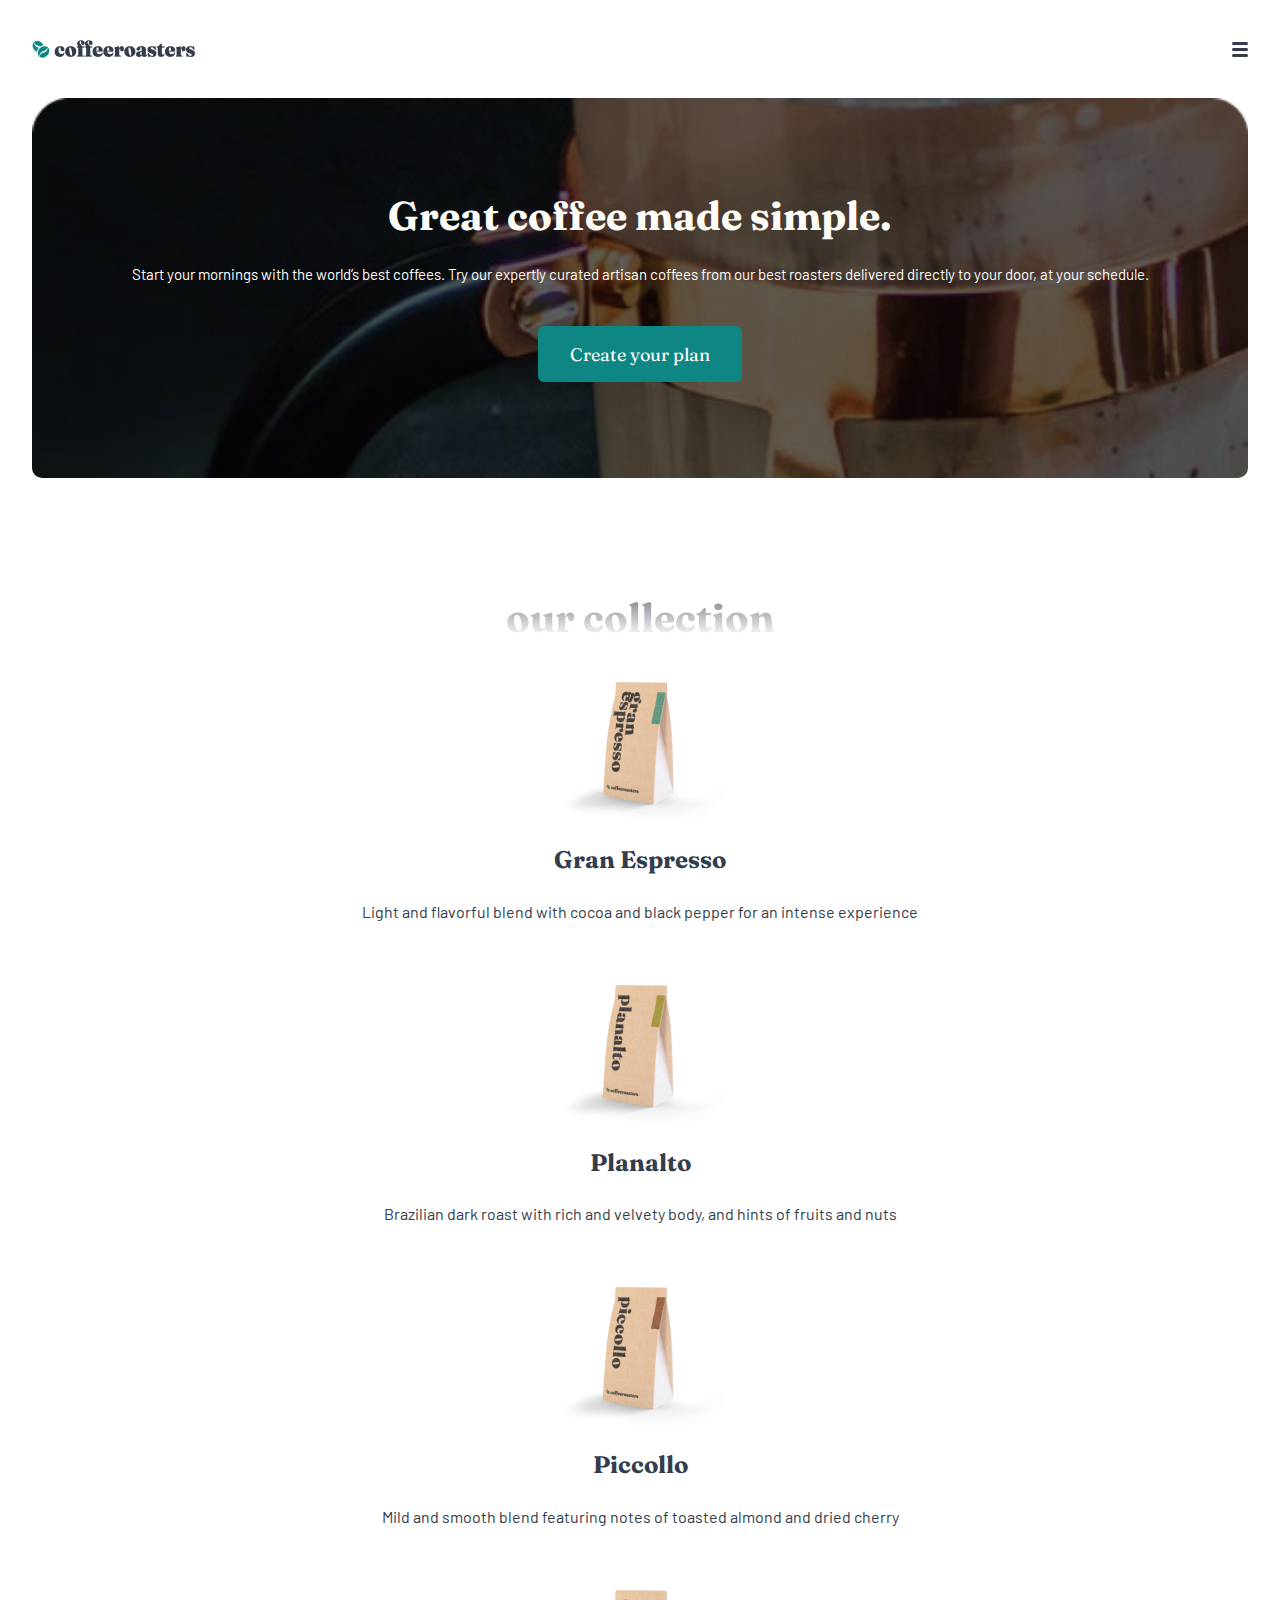
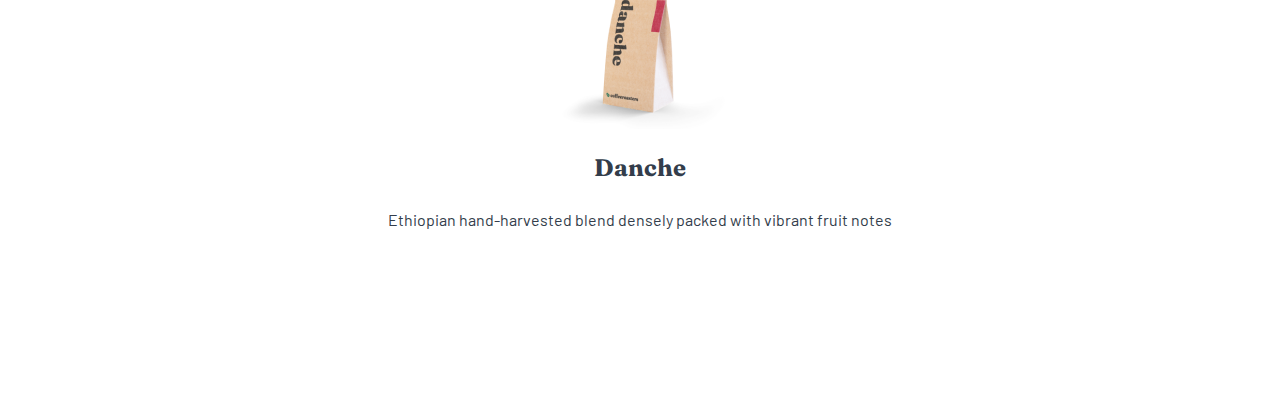
==== index.html @ 88ece4dc "working on mobile design" ====
<!DOCTYPE html>
<html lang="en">

<head>
    <meta charset="UTF-8">
    <meta http-equiv="X-UA-Compatible" content="IE=edge">
    <meta name="viewport" content="width=device-width, initial-scale=1.0">
    <link rel="icon" type="image/x-icon" href="favicon.ico">
    <link href="https://fonts.googleapis.com/css2?family=Fraunces:wght@900&display=swap" rel="stylesheet">
    <link href="https://fonts.googleapis.com/css2?family=Barlow:wght@400;700&family=Fraunces:wght@900&display=swap"
        rel="stylesheet">
    <link rel="stylesheet" href="css/all.css">
    <link rel="stylesheet" href="css/styles.css">
    <title>Coffee Roasters</title>
</head>

<body>

    <div class="container">

        <header class="header">
            <div class="logo">
                <img src="./images/coffee-roasters-logo.png" alt="coffee roasters logo">
            </div>
            <nav class="mobile-menu">
                <div class="mobile-menu-icon"></div>
                <div class="mobile-menu-icon"></div>
                <div class="mobile-menu-icon"></div>
            </nav>
            <nav class="primary-menu"></nav>
        </header>

        <section class="hero">
            <h1 class="hero-title">Great coffee made simple.</h1>
            <p class="hero-body-text">Start your mornings with the world’s best coffees. Try our expertly curated
                artisan coffees from our best roasters delivered directly to your door, at your schedule.</p>
            <button class="btn-main">Create your plan</button>
        </section>

        <section class="our-collection">
            <h2 class="title">our collection</h2>

            <!-- collections -->
            <!-- Gran Espresso -->
            <div class="collection">
                <img src="./images/gran-espresso.png" alt="Bag of Gran Espresso coffee beans" class="collection-img">
                <h2 class="collection-title">Gran Espresso</h2>
                <p class="collection-body-text">Light and flavorful blend with cocoa and black pepper for an intense
                    experience</p>
            </div>

            <!-- Planalto -->
            <div class="collection">
                <img src="./images/planalto.png" alt="Bag of Planalto coffee beans" class="collection-img">
                <h2 class="collection-title">Planalto</h2>
                <p class="collection-body-text">Brazilian dark roast with rich and velvety body, and hints of fruits and
                    nuts</p>
            </div>

            <!-- Piccollo -->
            <div class="collection">
                <img src="./images/piccollo.png" alt="Bag of Piccollo coffee beans" class="collection-img">
                <h2 class="collection-title">Piccollo</h2>
                <p class="collection-body-text">Mild and smooth blend featuring notes of toasted almond and dried cherry
                </p>
            </div>

            <!-- Danche -->
            <div class="collection">
                <img src="./images/danche.png" alt="Bag of Danche coffee beans" class="collection-img">
                <h2 class="collection-title">Danche</h2>
                <p class="collection-body-text">Ethiopian hand-harvested blend densely packed with vibrant fruit notes
                </p>
            </div>

        </section>

    </div>

    <script src="./js/scripts.js"></script>
</body>

</html>
---- css/styles.css ----
html {
  font-size: 100%;
  -webkit-box-sizing: border-box;
          box-sizing: border-box;
}

*, *::before, *::after {
  -webkit-box-sizing: inherit;
          box-sizing: inherit;
}

body {
  margin: 0;
  font-family: "Barlow", sans-serif;
  font-size: 16px;
  line-height: 1.625;
  color: #333D4B;
  text-align: center;
}

section {
  margin-bottom: 7.5rem;
}

img {
  display: block;
  max-width: 100%;
}

.container {
  max-width: 1280px;
  padding: 2.5rem 2rem;
}

.title, h1, h2, h3, h4 {
  margin: 0;
  font-family: "Fraunces", serif;
  color: #333D4B;
}

.title {
  color: #83888F;
  font-size: 150px;
  line-height: 1;
}

h1 {
  font-size: 72px;
  line-height: 1.1;
}

h2 {
  font-size: 40px;
  line-height: 1.2;
}

h3 {
  font-size: 32px;
  line-height: 1.125;
}

h4 {
  font-size: 24px;
  line-height: 1.333;
}

p {
  margin: 0;
  margin-bottom: 1.5rem;
}

.unstyled-list {
  margin: 0;
  padding: 0;
  list-style-type: none;
}

.btn-main {
  background-color: #0E8784;
  padding: 0.9em 1.8em;
  border: none;
  border-radius: 0.333em;
  font-family: "Fraunces", serif;
  font-size: 18px;
  color: #FEFCF7;
}

.btn-main:hover {
  background-color: #66D2CF;
  cursor: pointer;
}

.btn-main:disabled {
  background-color: #E2DEDB;
}

.option-list {
  display: -webkit-box;
  display: -ms-flexbox;
  display: flex;
  margin: 0;
  padding: 0;
  list-style-type: none;
}

.option {
  background-color: #F4F1EB;
  padding: 2rem;
  border-radius: 0.5rem;
  color: #333D4B;
}

.option:not(:last-child) {
  margin-right: 20px;
}

.option:hover {
  background-color: #FDD6BA;
  cursor: pointer;
}

.option.active {
  background-color: #0E8784;
  color: #FEFCF7;
}

.option-title {
  font-family: "Fraunces", serif;
  font-size: 24px;
}

.accordion-link {
  display: -webkit-box;
  display: -ms-flexbox;
  display: flex;
  -webkit-box-pack: justify;
      -ms-flex-pack: justify;
          justify-content: space-between;
  -webkit-box-align: center;
      -ms-flex-align: center;
          align-items: center;
}

.accordion-link.disabled,
.accordion-link:hover.disabled {
  opacity: 50%;
  cursor: default;
  pointer-events: none;
}

.accordion-link:hover {
  cursor: pointer;
}

.accordion-link:hover .fa-chevron-down {
  color: #66D2CF;
}

.accordion-link .fa-chevron-down {
  -webkit-transition: -webkit-transform 500ms ease;
  transition: -webkit-transform 500ms ease;
  transition: transform 500ms ease;
  transition: transform 500ms ease, -webkit-transform 500ms ease;
}

.accordion-link.open .fa-chevron-down {
  -webkit-transform: rotate(-180deg);
          transform: rotate(-180deg);
  -webkit-transform-origin: center;
          transform-origin: center;
  -webkit-transition: -webkit-transform 500ms ease;
  transition: -webkit-transform 500ms ease;
  transition: transform 500ms ease;
  transition: transform 500ms ease, -webkit-transform 500ms ease;
}

.accordion-link-title {
  margin: 0;
  font-family: "Fraunces", serif;
  font-size: 40px;
  color: #83888F;
}

.fa-chevron-down {
  font-size: 22px;
  font-weight: bold;
  color: #0E8784;
}

.accordion-panel {
  max-height: 0;
  overflow: hidden;
  -webkit-transition: max-height 500ms ease;
  transition: max-height 500ms ease;
}

.accordion-body {
  padding: 1rem;
}

.header {
  display: -webkit-box;
  display: -ms-flexbox;
  display: flex;
  -webkit-box-pack: justify;
      -ms-flex-pack: justify;
          justify-content: space-between;
  -webkit-box-align: center;
      -ms-flex-align: center;
          align-items: center;
  margin-bottom: 2.5rem;
}

.mobile-menu-icon {
  width: 16px;
  height: 3px;
  background-color: #333D4B;
  border-radius: 5px;
  -webkit-transition: all 300ms ease;
  transition: all 300ms ease;
}

.mobile-menu-icon:nth-child(1) {
  -webkit-transform: translateY(-3px);
          transform: translateY(-3px);
}

.mobile-menu-icon:nth-child(2) {
  opacity: 1;
}

.mobile-menu-icon:nth-child(3) {
  -webkit-transform: translateY(3px);
          transform: translateY(3px);
}

.mobile-menu.open .mobile-menu-icon:nth-child(1) {
  -webkit-transform: translateY(3px) rotate(45deg);
          transform: translateY(3px) rotate(45deg);
}

.mobile-menu.open .mobile-menu-icon:nth-child(2) {
  opacity: 0;
}

.mobile-menu.open .mobile-menu-icon:nth-child(3) {
  -webkit-transform: translateY(-3px) rotate(-45deg);
          transform: translateY(-3px) rotate(-45deg);
}

.primary-menu {
  display: none;
}

.hero {
  background-image: url("../images/mobile-background.jpg");
  background-repeat: no-repeat;
  background-size: cover;
  padding: 6rem 1rem;
  border-radius: 10px;
}

.hero-title {
  margin-bottom: 1.5rem;
  font-size: 40px;
  color: #FEFCF7;
}

.hero-body-text {
  margin-bottom: 2.5rem;
  font-size: 15px;
  color: #FEFCF7;
}

.title {
  background-image: -webkit-gradient(linear, left top, left bottom, from(#83888F), to(white));
  background-image: linear-gradient(to bottom, #83888F, white);
  background-size: 100%;
  background-clip: text;
  -webkit-background-clip: text;
  -moz-background-clip: text;
  -webkit-text-fill-color: transparent;
  -moz-text-fill-color: transparent;
  margin-bottom: 2rem;
  font-size: 40px;
}

.collection-img {
  margin-left: auto;
  margin-right: auto;
  margin-bottom: 25px;
}

.collection-title {
  margin-bottom: 24px;
  font-size: 24px;
}

.collection-body-text {
  margin-bottom: 3rem;
}
/*# sourceMappingURL=styles.css.map */
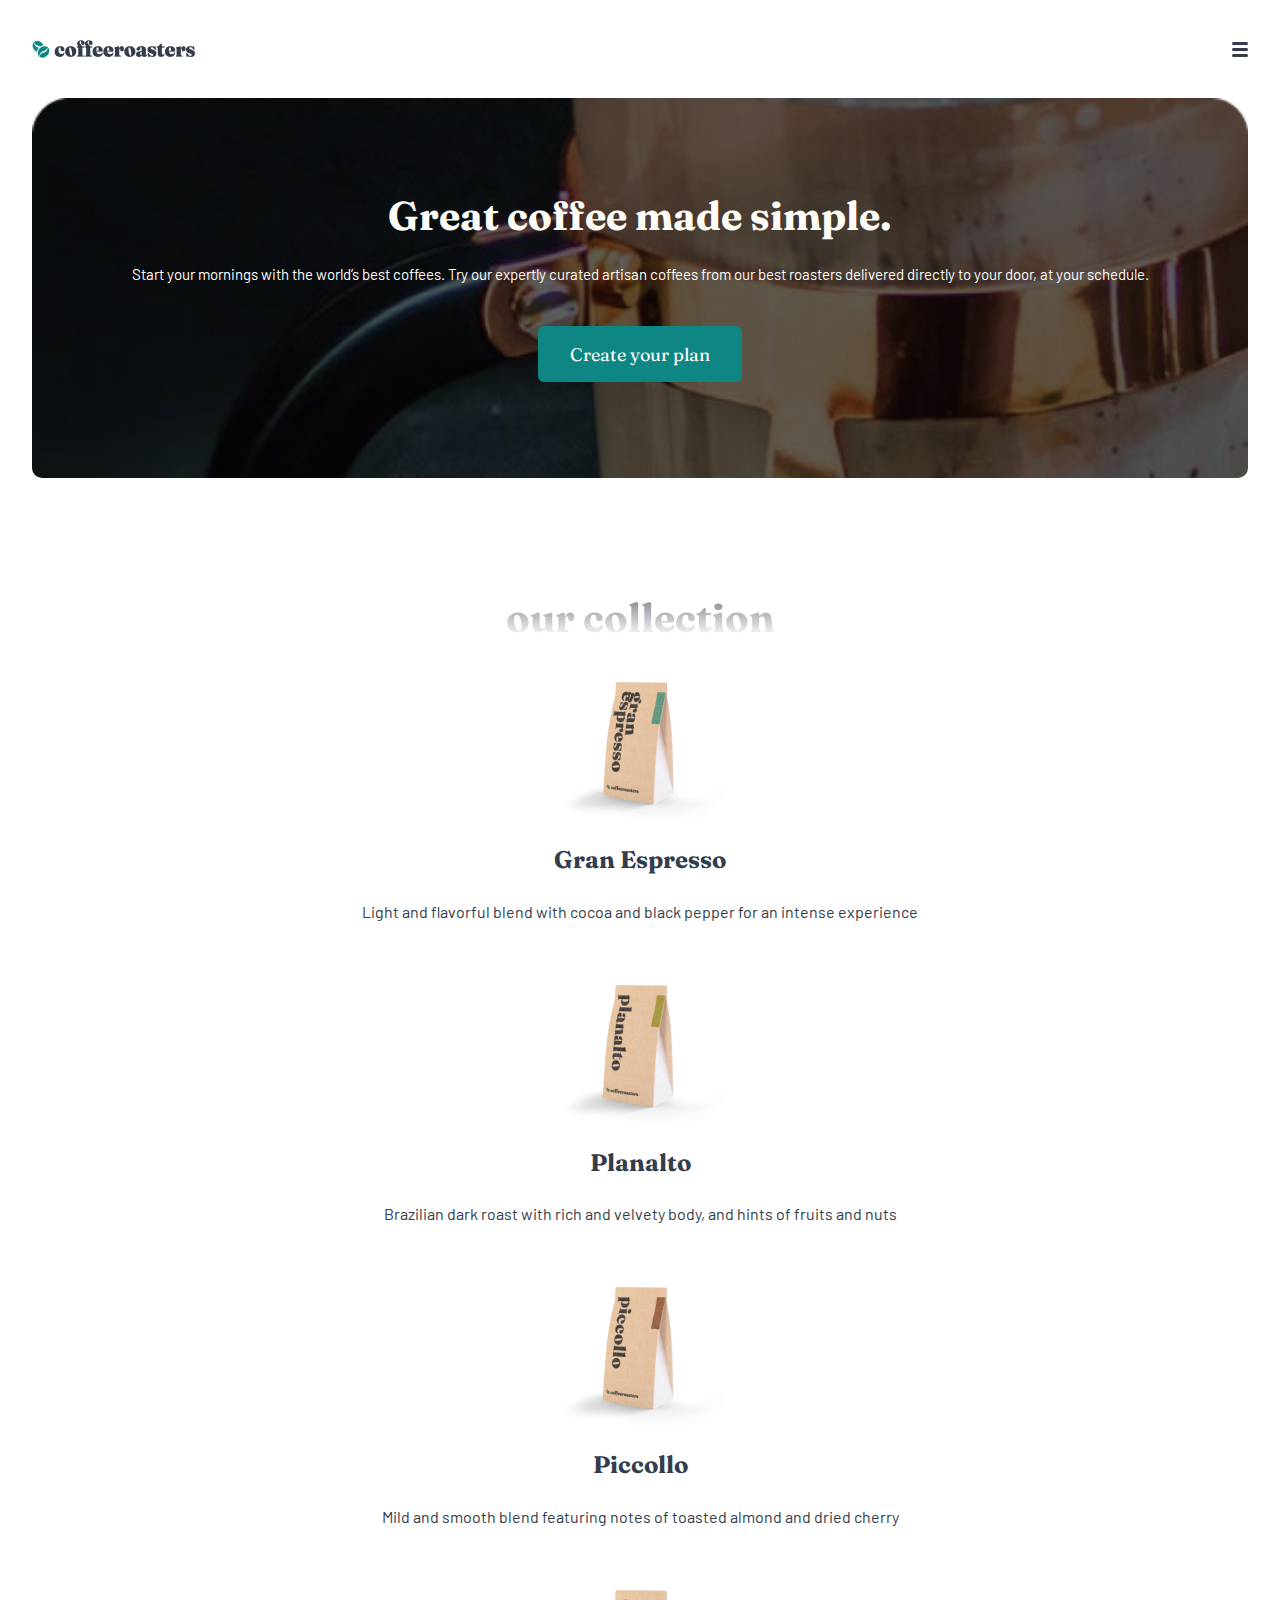
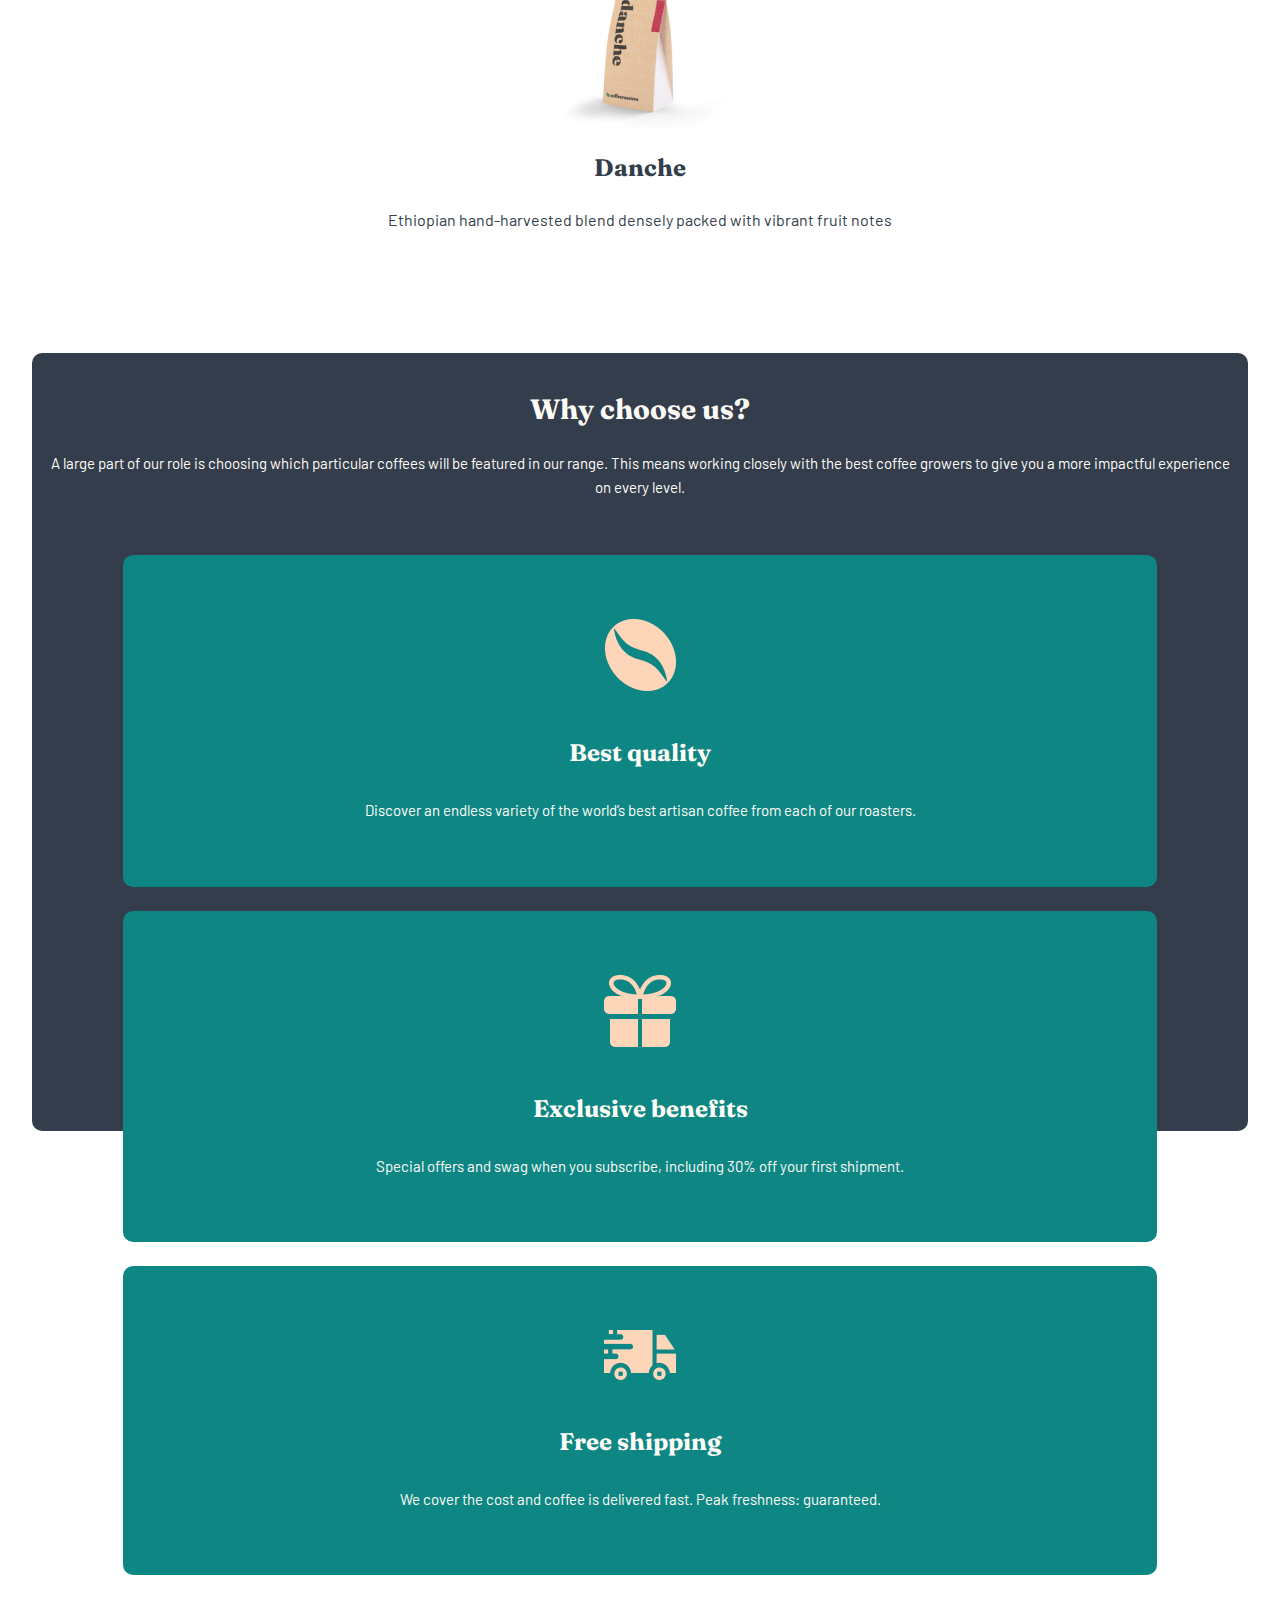
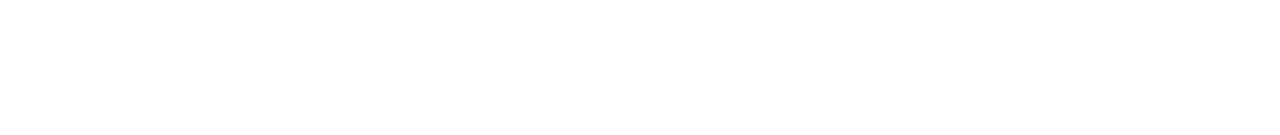
==== commit cb04413d: "mobile design progressing" ====
--- a/index.html
+++ b/index.html
@@ -75,6 +75,36 @@
 
         </section>
 
+        <section class="features">
+            <div class="why-us">
+                <h2 class="why-us-title">Why choose us?</h2>
+                <p class="why-us-body-text">A large part of our role is choosing which particular coffees will be
+                    featured in our range. This
+                    means working closely with the best coffee growers to give you a more impactful experience on every
+                    level.</p>
+            </div>
+            <ul class="feature-list">
+                <li>
+                    <img src="./images/coffee-bean.png" alt="" class="feature-list-img">
+                    <h3 class="feature-list-title">Best quality</h3>
+                    <p class="feature-list-body-text">Discover an endless variety of the world’s best artisan coffee
+                        from each of our roasters.</p>
+                </li>
+                <li>
+                    <img src="./images/present.png" alt="" class="feature-list-img">
+                    <h3 class="feature-list-title">Exclusive benefits</h3>
+                    <p class="feature-list-body-text">Special offers and swag when you subscribe, including 30% off your
+                        first shipment.</p>
+                </li>
+                <li>
+                    <img src="./images/truck.png" alt="" class="feature-list-img">
+                    <h3 class="feature-list-title">Free shipping</h3>
+                    <p class="feature-list-body-text">We cover the cost and coffee is delivered fast. Peak freshness:
+                        guaranteed.</p>
+                </li>
+            </ul>
+        </section>
+
     </div>
 
     <script src="./js/scripts.js"></script>
--- a/css/styles.css
+++ b/css/styles.css
@@ -299,4 +299,59 @@
 .collection-body-text {
   margin-bottom: 3rem;
 }
+
+.why-us {
+  background-color: #333D4B;
+  padding: 2.5rem 1rem 38rem;
+  border-radius: 10px;
+}
+
+.why-us-title,
+.why-us-body-text {
+  color: #FEFCF7;
+}
+
+.why-us-title {
+  font-size: 28px;
+  margin-bottom: 1.5rem;
+}
+
+.why-us-body-text {
+  font-size: 15px;
+}
+
+.feature-list {
+  width: 85%;
+  margin: -36rem auto 7.5rem;
+  padding: 0;
+  list-style-type: none;
+}
+
+.feature-list li {
+  background-color: #0E8784;
+  margin-bottom: 1.5rem;
+  padding: 4rem 2rem;
+  border-radius: 10px;
+}
+
+.feature-list-img {
+  margin-left: auto;
+  margin-right: auto;
+  margin-bottom: 3rem;
+}
+
+.feature-list-title,
+.feature-list-body-text {
+  color: #FEFCF7;
+}
+
+.feature-list-title {
+  margin-bottom: 2rem;
+  font-size: 24px;
+}
+
+.feature-list-body-text {
+  margin: 0;
+  font-size: 15px;
+}
 /*# sourceMappingURL=styles.css.map */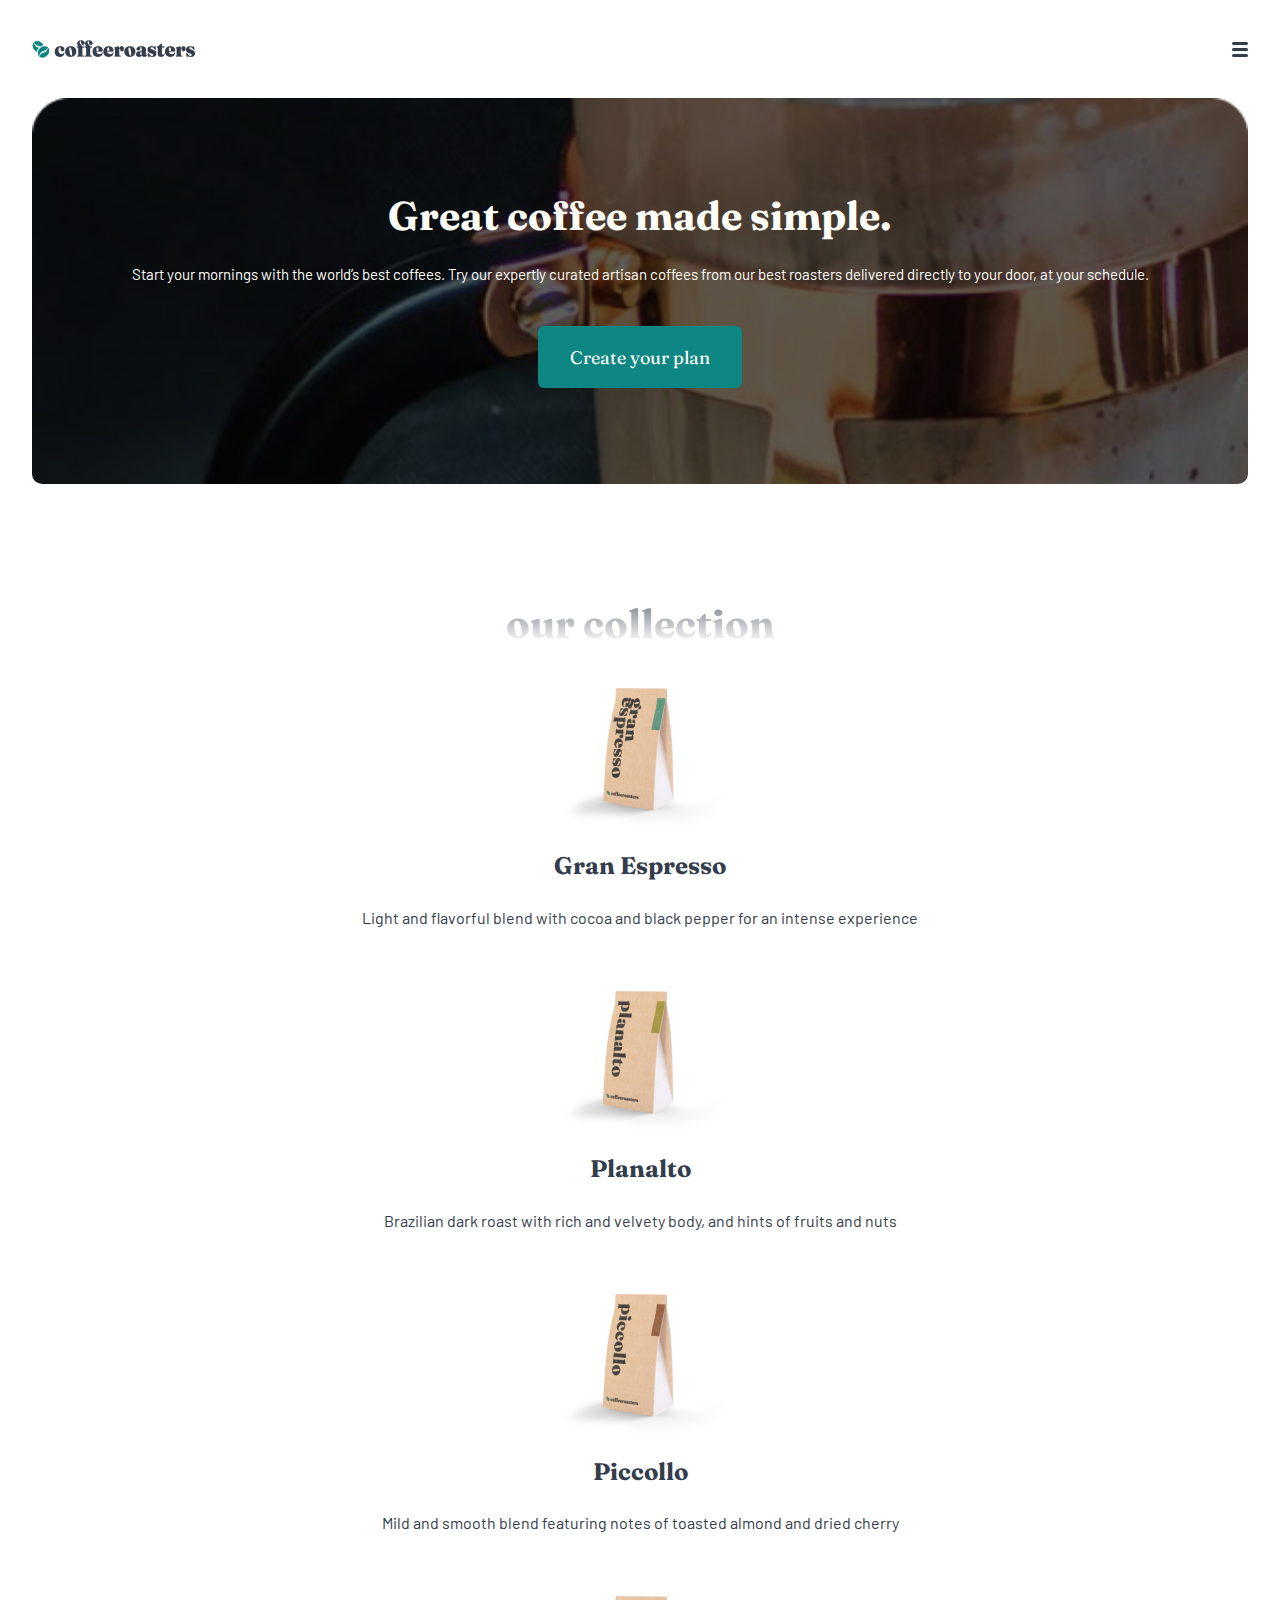
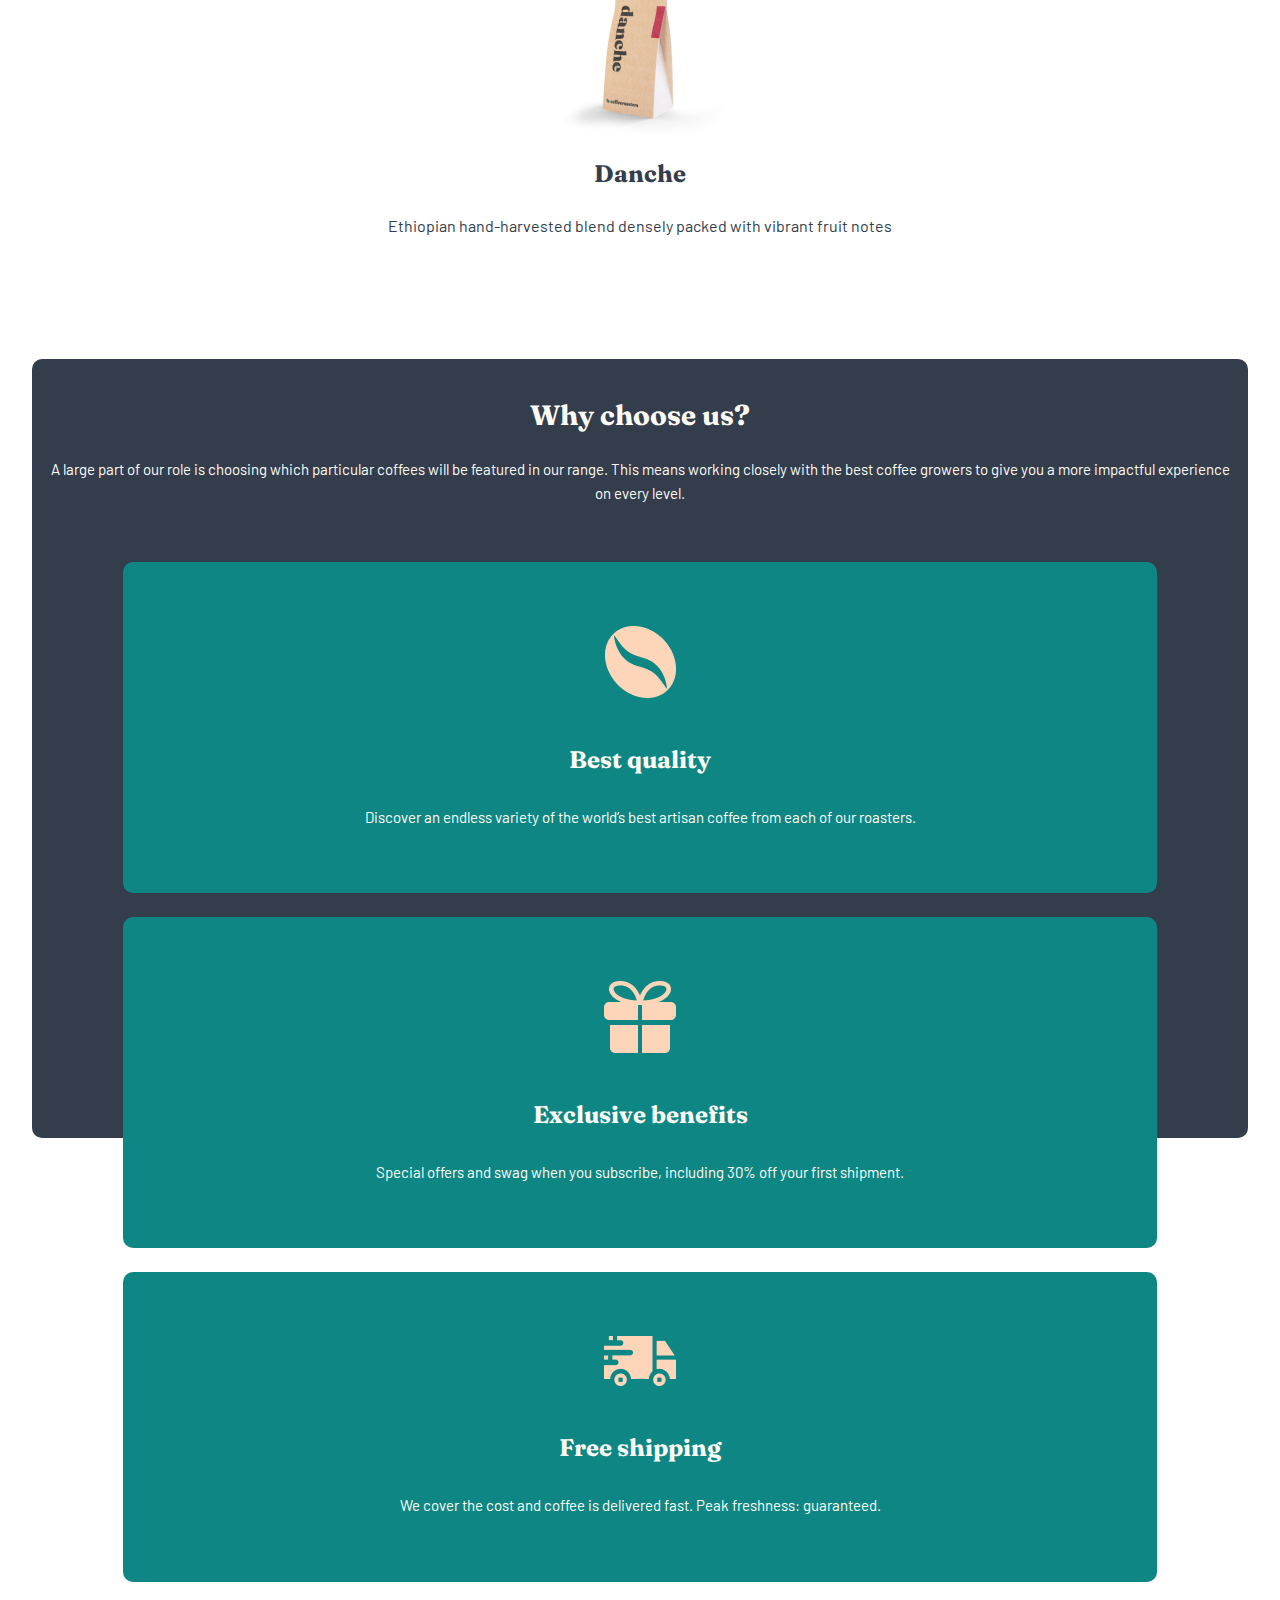
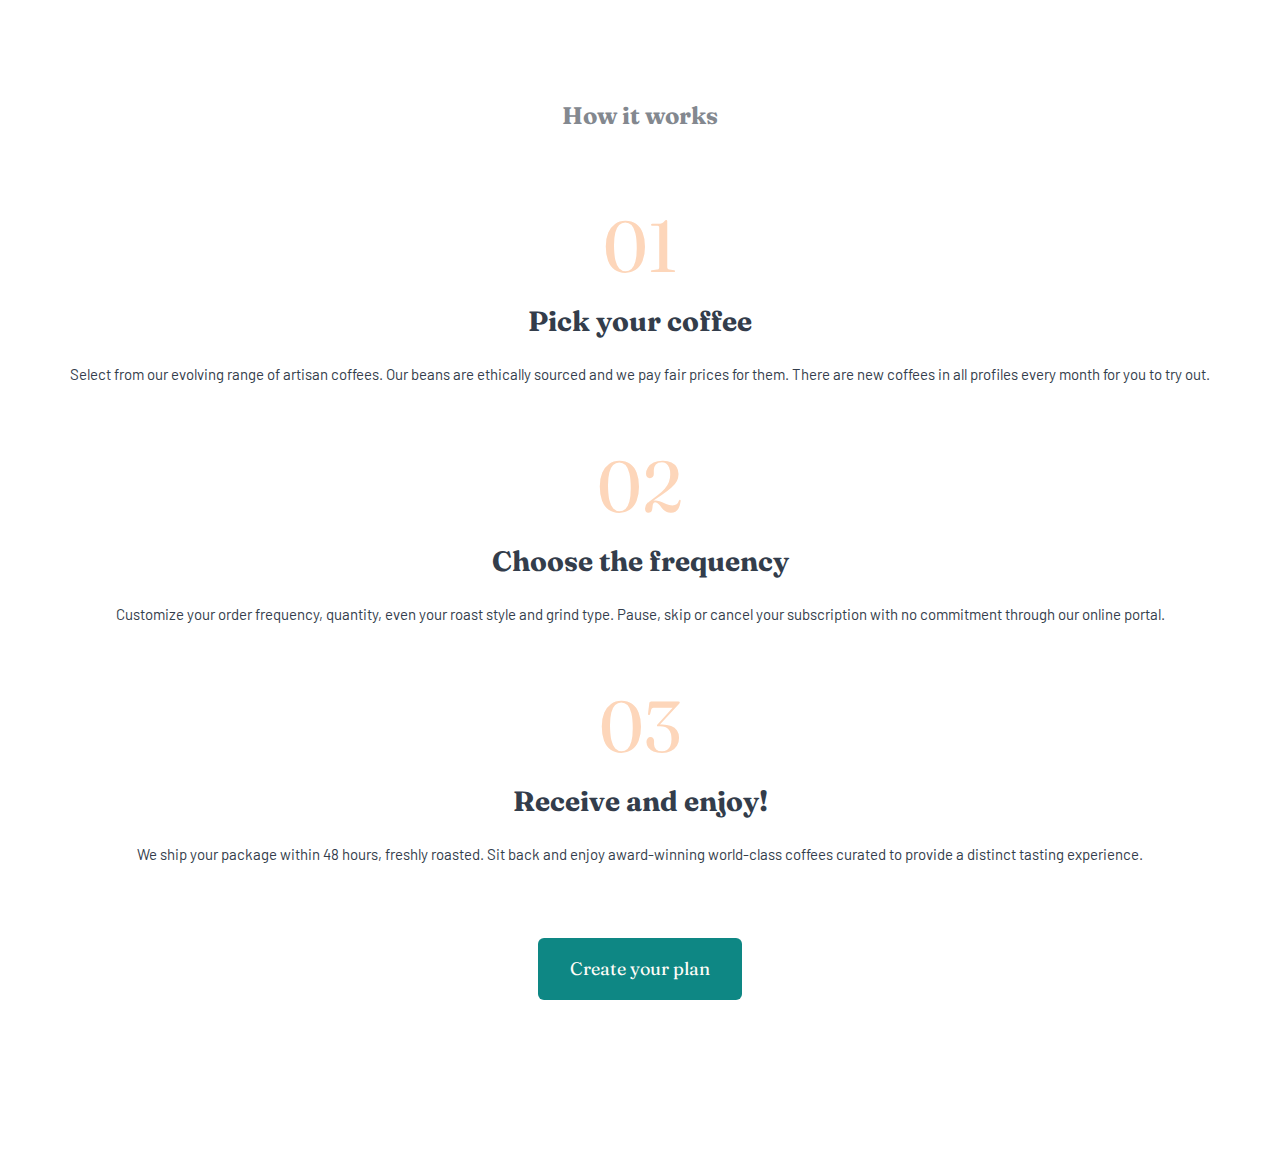
==== commit 4333fe93: "mobile design - how it works section finished" ====
--- a/index.html
+++ b/index.html
@@ -34,7 +34,7 @@
             <h1 class="hero-title">Great coffee made simple.</h1>
             <p class="hero-body-text">Start your mornings with the world’s best coffees. Try our expertly curated
                 artisan coffees from our best roasters delivered directly to your door, at your schedule.</p>
-            <button class="btn-main">Create your plan</button>
+            <a href="#" class="btn-main">Create your plan</a>
         </section>
 
         <section class="our-collection">
@@ -105,6 +105,41 @@
             </ul>
         </section>
 
+        <section class="how-it-works">
+            <h2 class="how-it-works-title">How it works</h2>
+            <div class="steps">
+
+                <!-- step 1 -->
+                <div class="step">
+                    <p class="step-num">01</p>
+                    <h3 class="step-title">Pick your coffee</h3>
+                    <p class="step-body-text">Select from our evolving range of artisan coffees. Our beans are ethically
+                        sourced and we pay fair prices for them. There are new coffees in all profiles every month for
+                        you to try out.</p>
+                </div>
+
+                <!-- step 2 -->
+                <div class="step">
+                    <p class="step-num">02</p>
+                    <h3 class="step-title">Choose the frequency</h3>
+                    <p class="step-body-text">Customize your order frequency, quantity, even your roast style and grind
+                        type. Pause, skip or cancel your subscription with no commitment through our online portal.</p>
+                </div>
+
+                <!-- step 3 -->
+                <div class="step">
+                    <p class="step-num">03</p>
+                    <h3 class="step-title">Receive and enjoy!</h3>
+                    <p class="step-body-text">We ship your package within 48 hours, freshly roasted. Sit back and enjoy
+                        award-winning
+                        world-class coffees curated to provide a distinct tasting experience.</p>
+                </div>
+
+                <a href="#" class="btn-main">Create your plan</a>
+
+            </div>
+        </section>
+
     </div>
 
     <script src="./js/scripts.js"></script>
--- a/css/styles.css
+++ b/css/styles.css
@@ -76,13 +76,14 @@
 }
 
 .btn-main {
+  display: inline-block;
   background-color: #0E8784;
   padding: 0.9em 1.8em;
-  border: none;
   border-radius: 0.333em;
   font-family: "Fraunces", serif;
   font-size: 18px;
   color: #FEFCF7;
+  text-decoration: none;
 }
 
 .btn-main:hover {
@@ -90,8 +91,11 @@
   cursor: pointer;
 }
 
-.btn-main:disabled {
+.btn-main.disabled,
+.btn-main:hover.disabled {
   background-color: #E2DEDB;
+  cursor: default;
+  pointer-events: none;
 }
 
 .option-list {
@@ -354,4 +358,34 @@
   margin: 0;
   font-size: 15px;
 }
+
+.how-it-works-title {
+  font-size: 24px;
+  color: #83888F;
+  margin-bottom: 80px;
+}
+
+.step {
+  margin-bottom: 4rem;
+}
+
+.step:last-of-type {
+  margin-bottom: 4.5rem;
+}
+
+.step-num {
+  font-family: "Fraunces", serif;
+  font-size: 72px;
+  color: #FDD6BA;
+  line-height: 1;
+}
+
+.step-title {
+  margin-bottom: 1.5rem;
+  font-size: 28px;
+}
+
+.step-body-text {
+  font-size: 15px;
+}
 /*# sourceMappingURL=styles.css.map */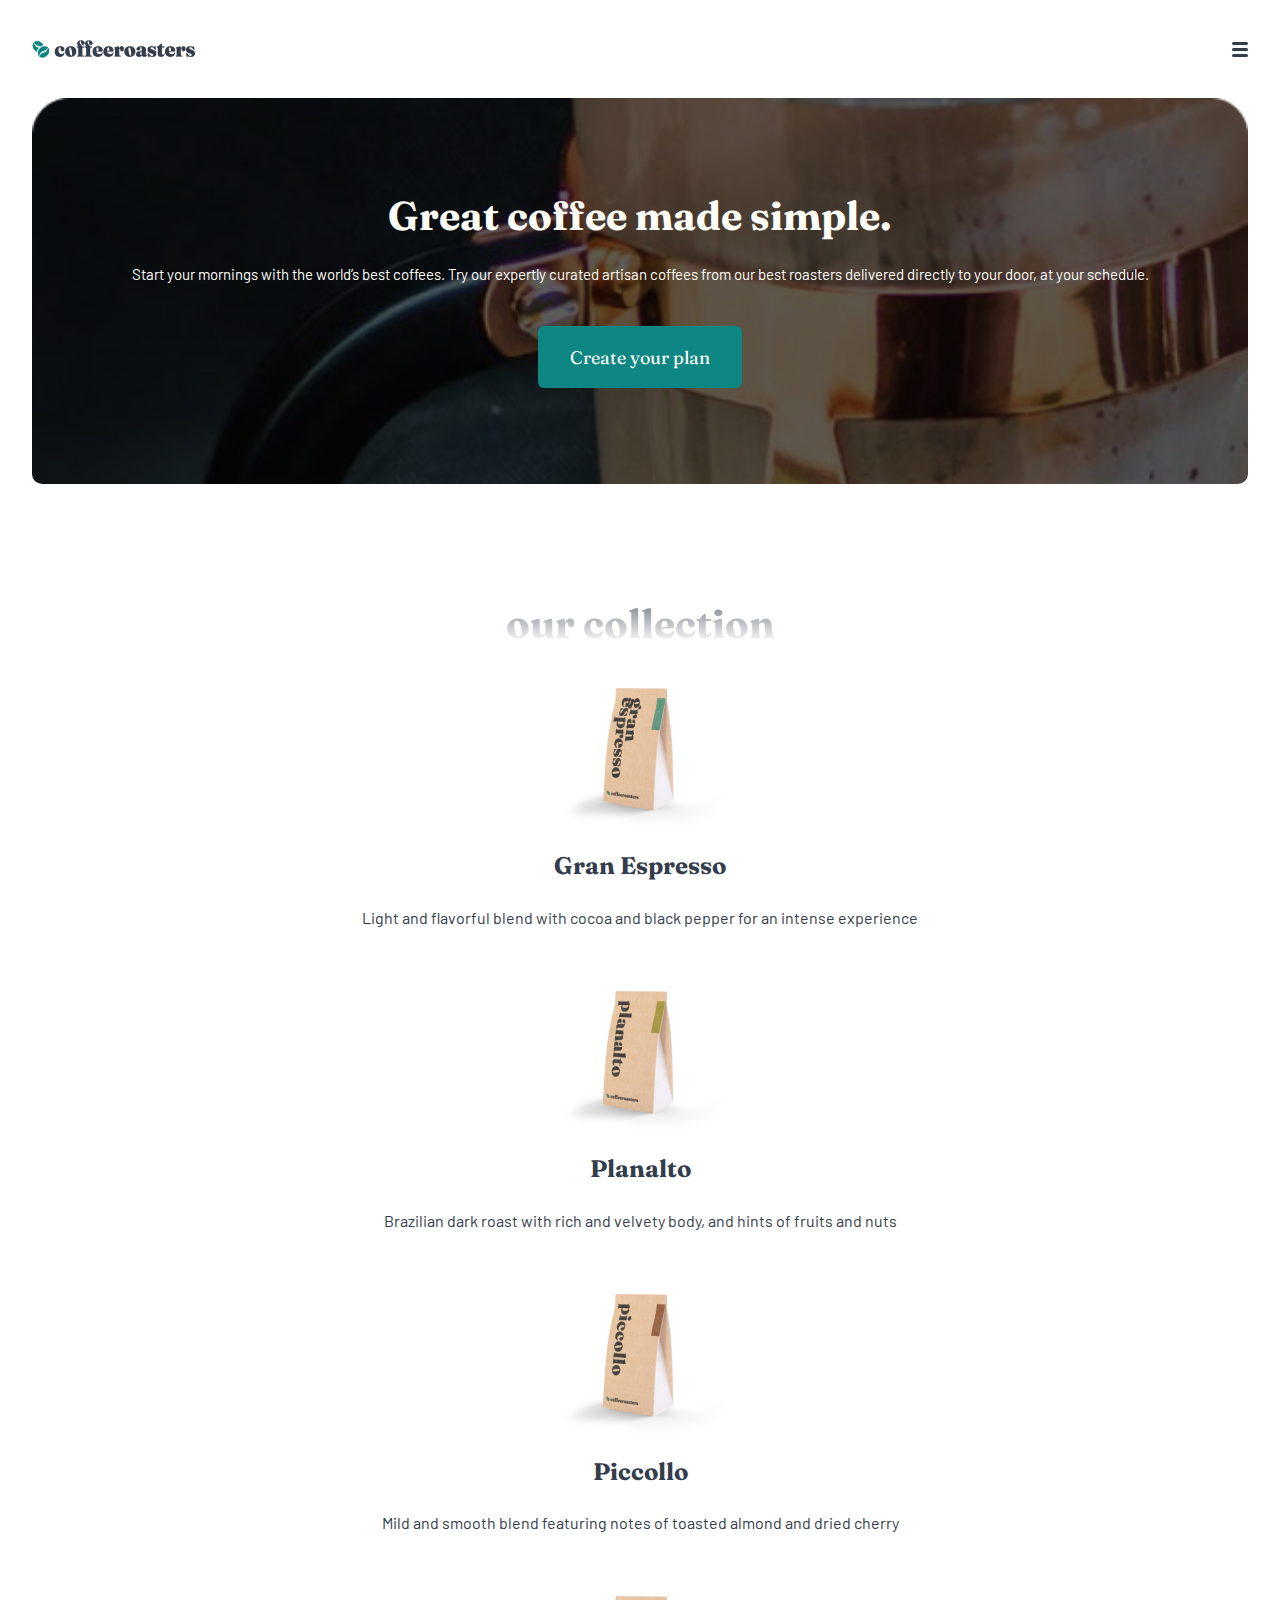
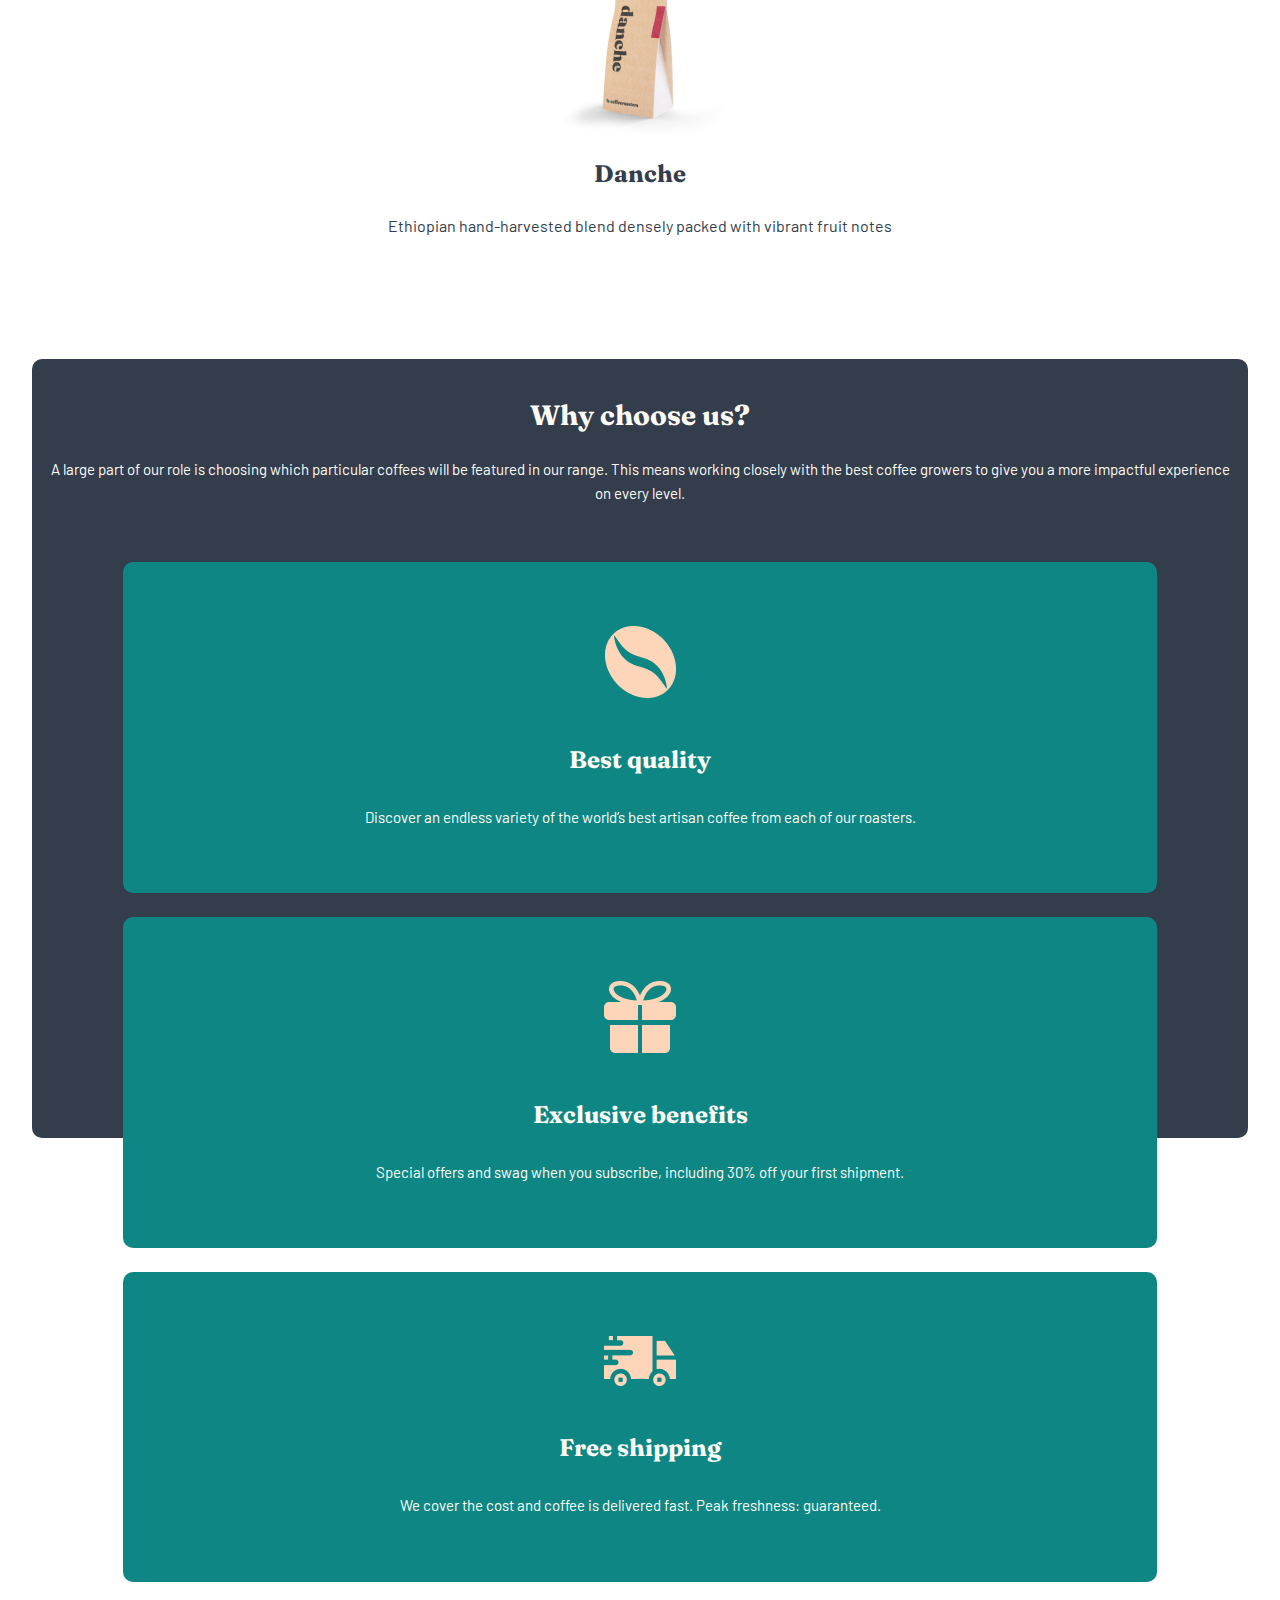
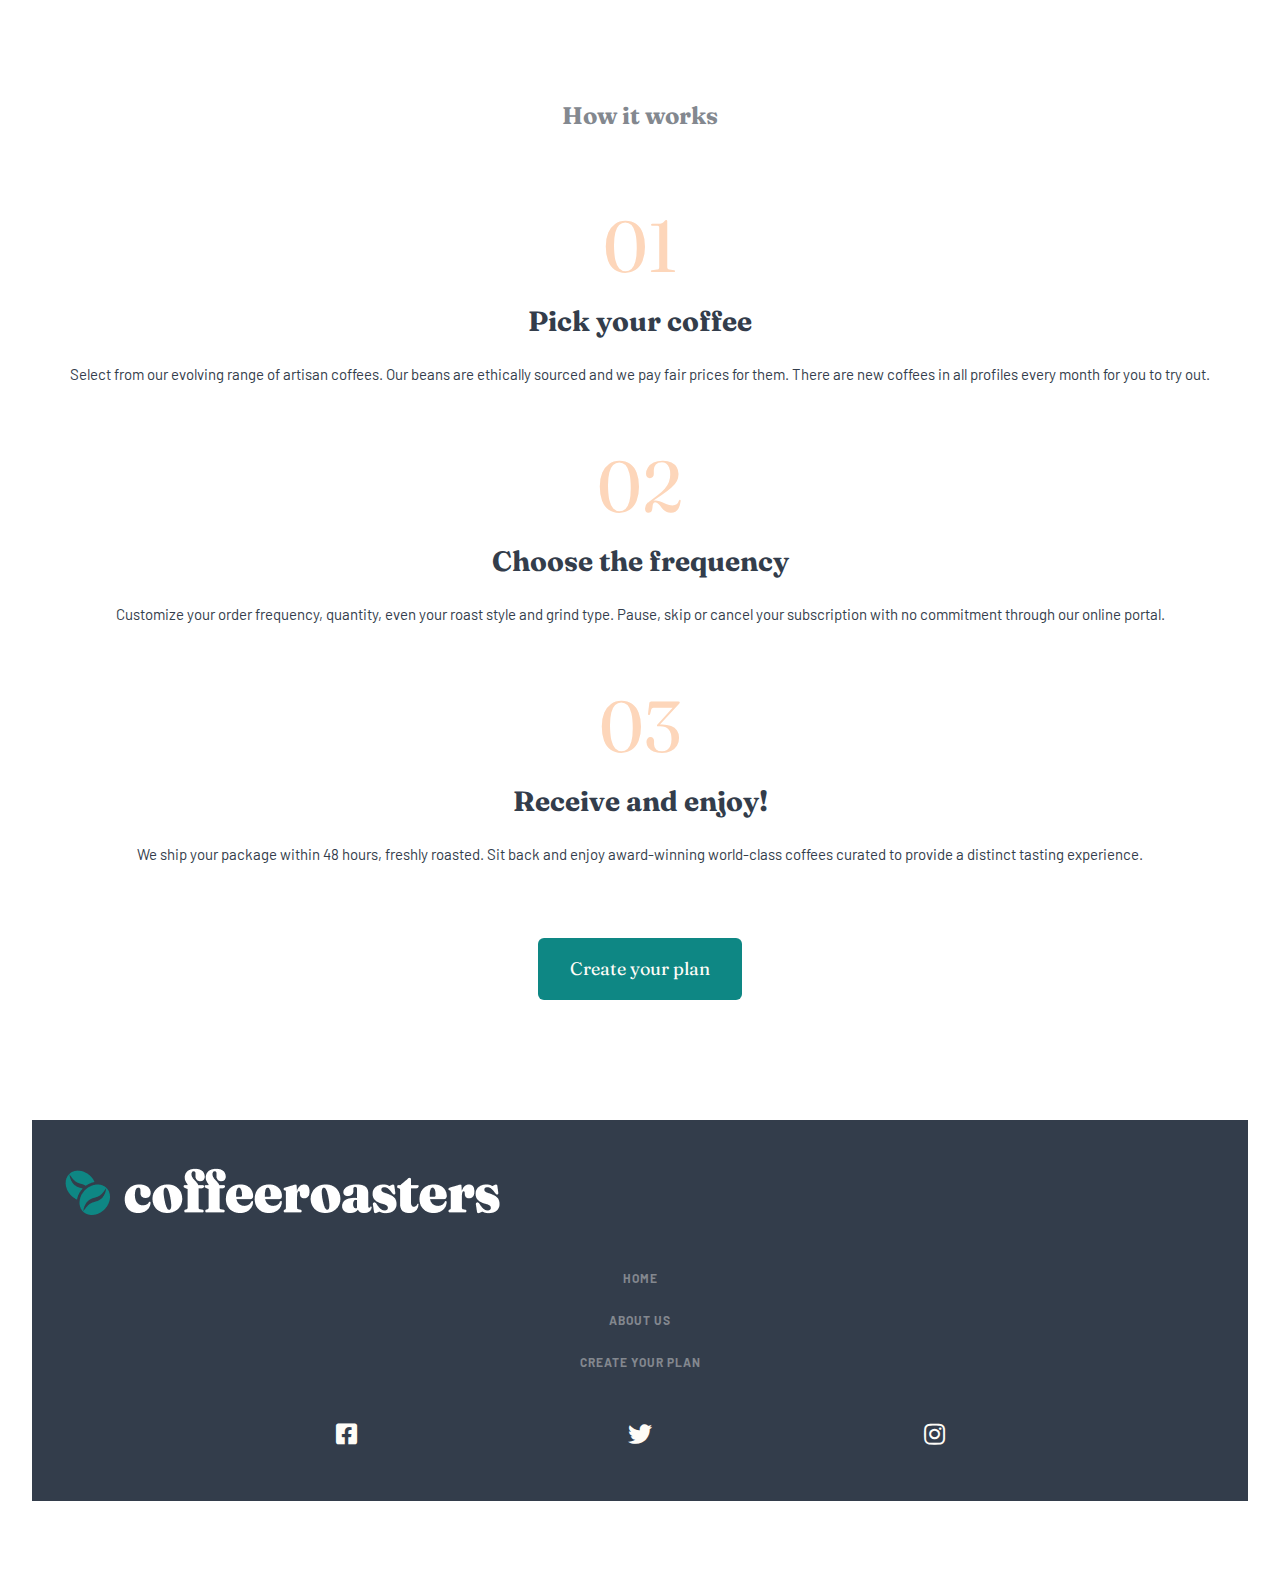
==== commit cab381fd: "mobile home page complete" ====
--- a/index.html
+++ b/index.html
@@ -140,6 +140,25 @@
             </div>
         </section>
 
+        <footer class="footer">
+
+            <div class="footer-logo">
+                <img src="./images/coffee-roasters-logo-footer.png" alt="coffee roasters logo" class="footer-logo-img">
+            </div>
+
+            <ul class="footer-menu">
+                <li class="footer-menu-item"><a href="./">Home</a></li>
+                <li class="footer-menu-item"><a href=".about-us.html">About us</a></li>
+                <li class="footer-menu-item"><a href="./subscribe.html ">Create your plan</a></li>
+            </ul>
+
+            <ul class="social">
+                <li class="social-item"><a href="#"><i class="fab fa-facebook-square"></i></a></li>
+                <li class="social-item"><a href="#"><i class="fab fa-twitter"></i></a></li>
+                <li class="social-item"><a href="#"><i class="fab fa-instagram"></i></a></li>
+            </ul>
+        </footer>
+
     </div>
 
     <script src="./js/scripts.js"></script>
--- a/css/styles.css
+++ b/css/styles.css
@@ -388,4 +388,53 @@
 .step-body-text {
   font-size: 15px;
 }
+
+.footer {
+  background-color: #333D4B;
+  padding: 3rem 2rem;
+  margin-bottom: 2rem;
+}
+
+.footer-logo-img {
+  margin-bottom: 3rem;
+}
+
+.footer-menu,
+.social {
+  margin: 0;
+  padding: 0;
+  list-style-type: none;
+}
+
+.footer-menu {
+  margin-bottom: 2.5rem;
+}
+
+.footer-menu-item:not(:last-child) {
+  margin-bottom: 1rem;
+}
+
+.footer-menu a {
+  text-decoration: none;
+  font-size: 12px;
+  font-weight: 700;
+  color: #83888F;
+  letter-spacing: 1px;
+  text-transform: uppercase;
+}
+
+.social {
+  display: -webkit-box;
+  display: -ms-flexbox;
+  display: flex;
+  -webkit-box-pack: space-evenly;
+      -ms-flex-pack: space-evenly;
+          justify-content: space-evenly;
+}
+
+.social a {
+  text-decoration: none;
+  font-size: 24px;
+  color: #FEFCF7;
+}
 /*# sourceMappingURL=styles.css.map */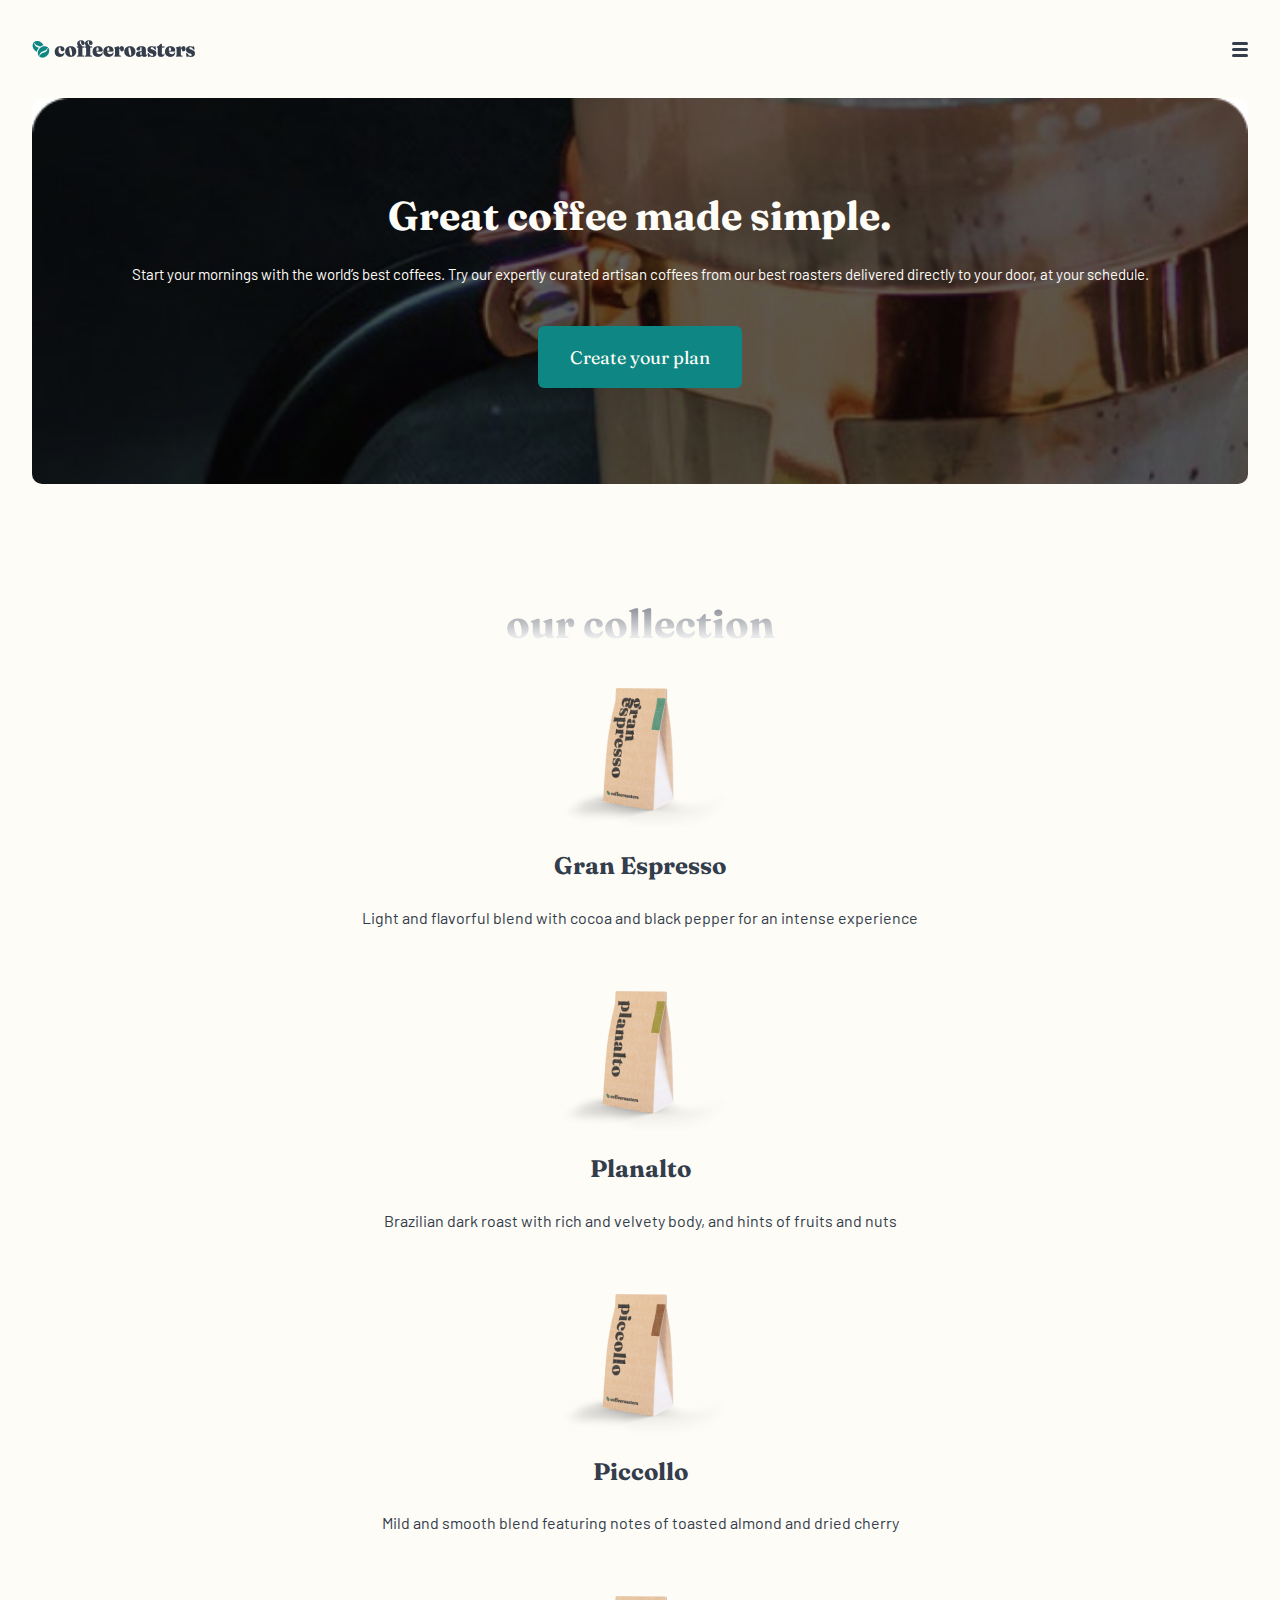
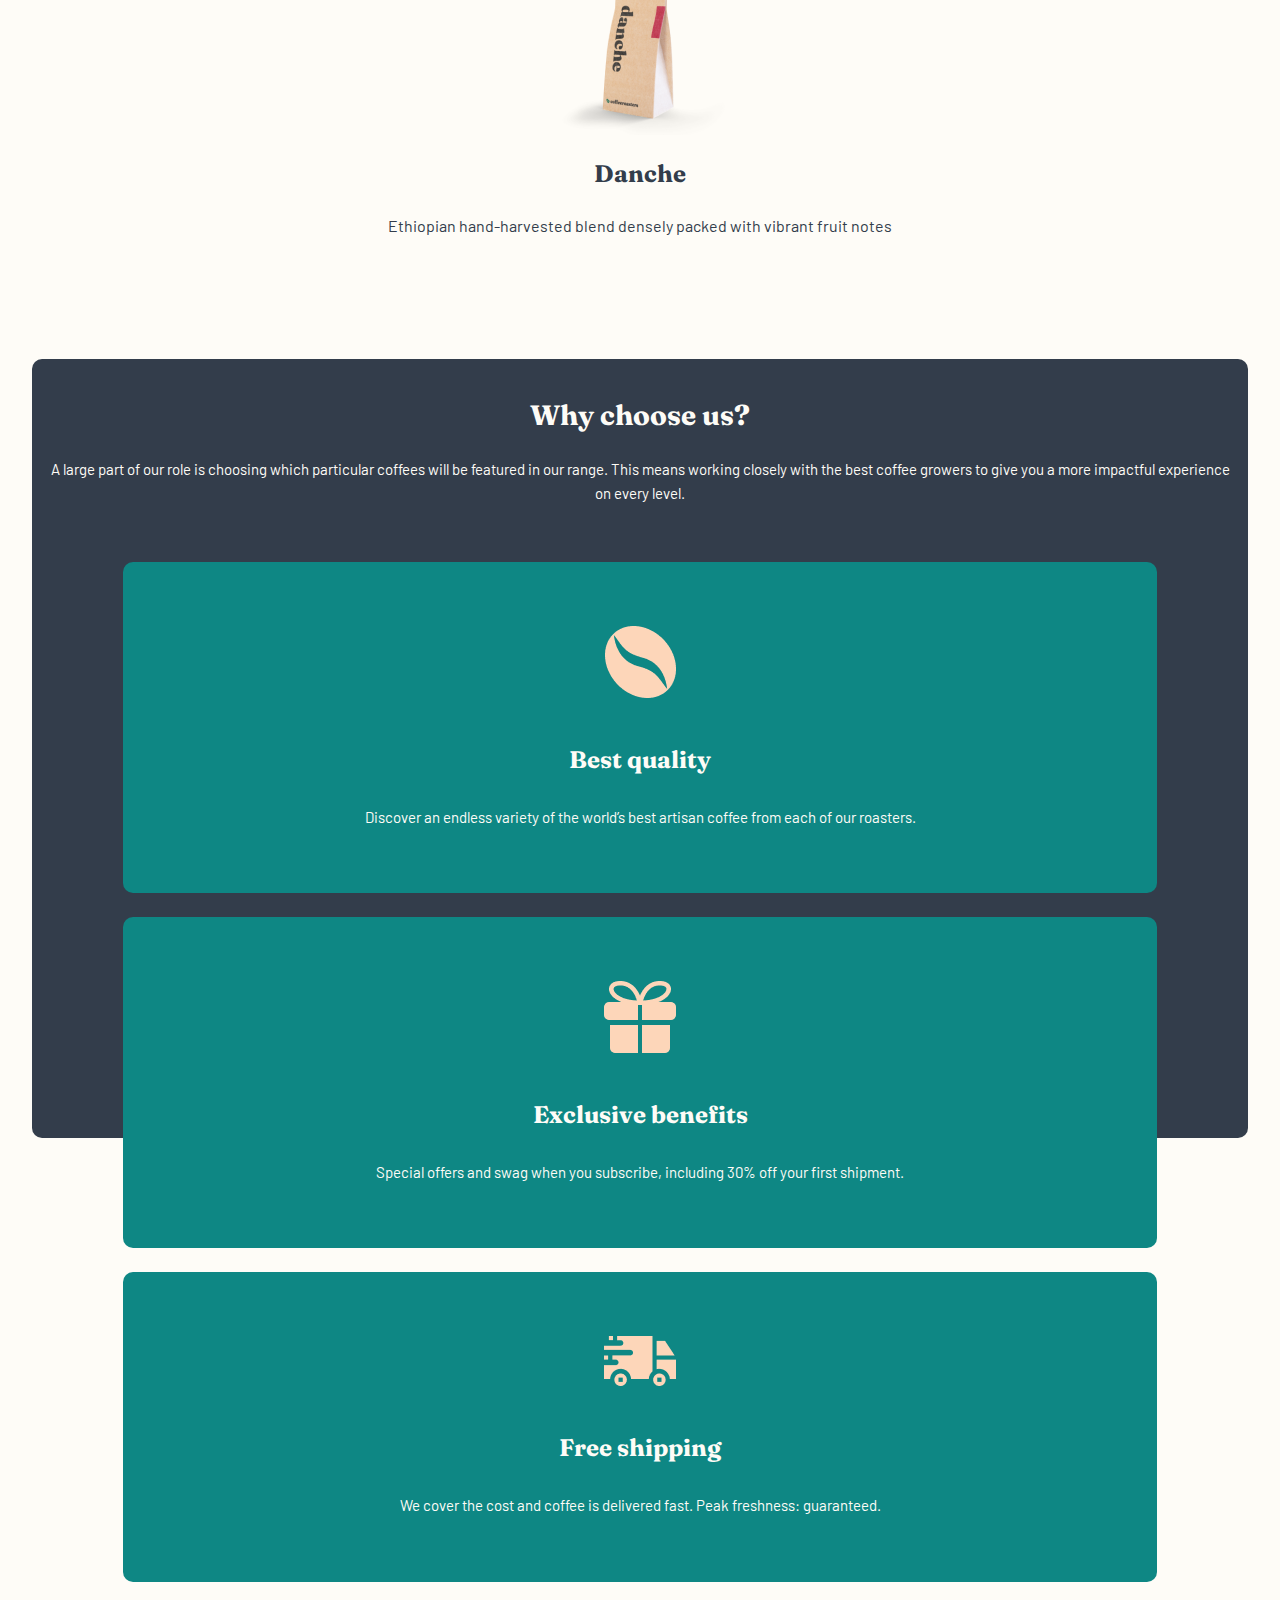
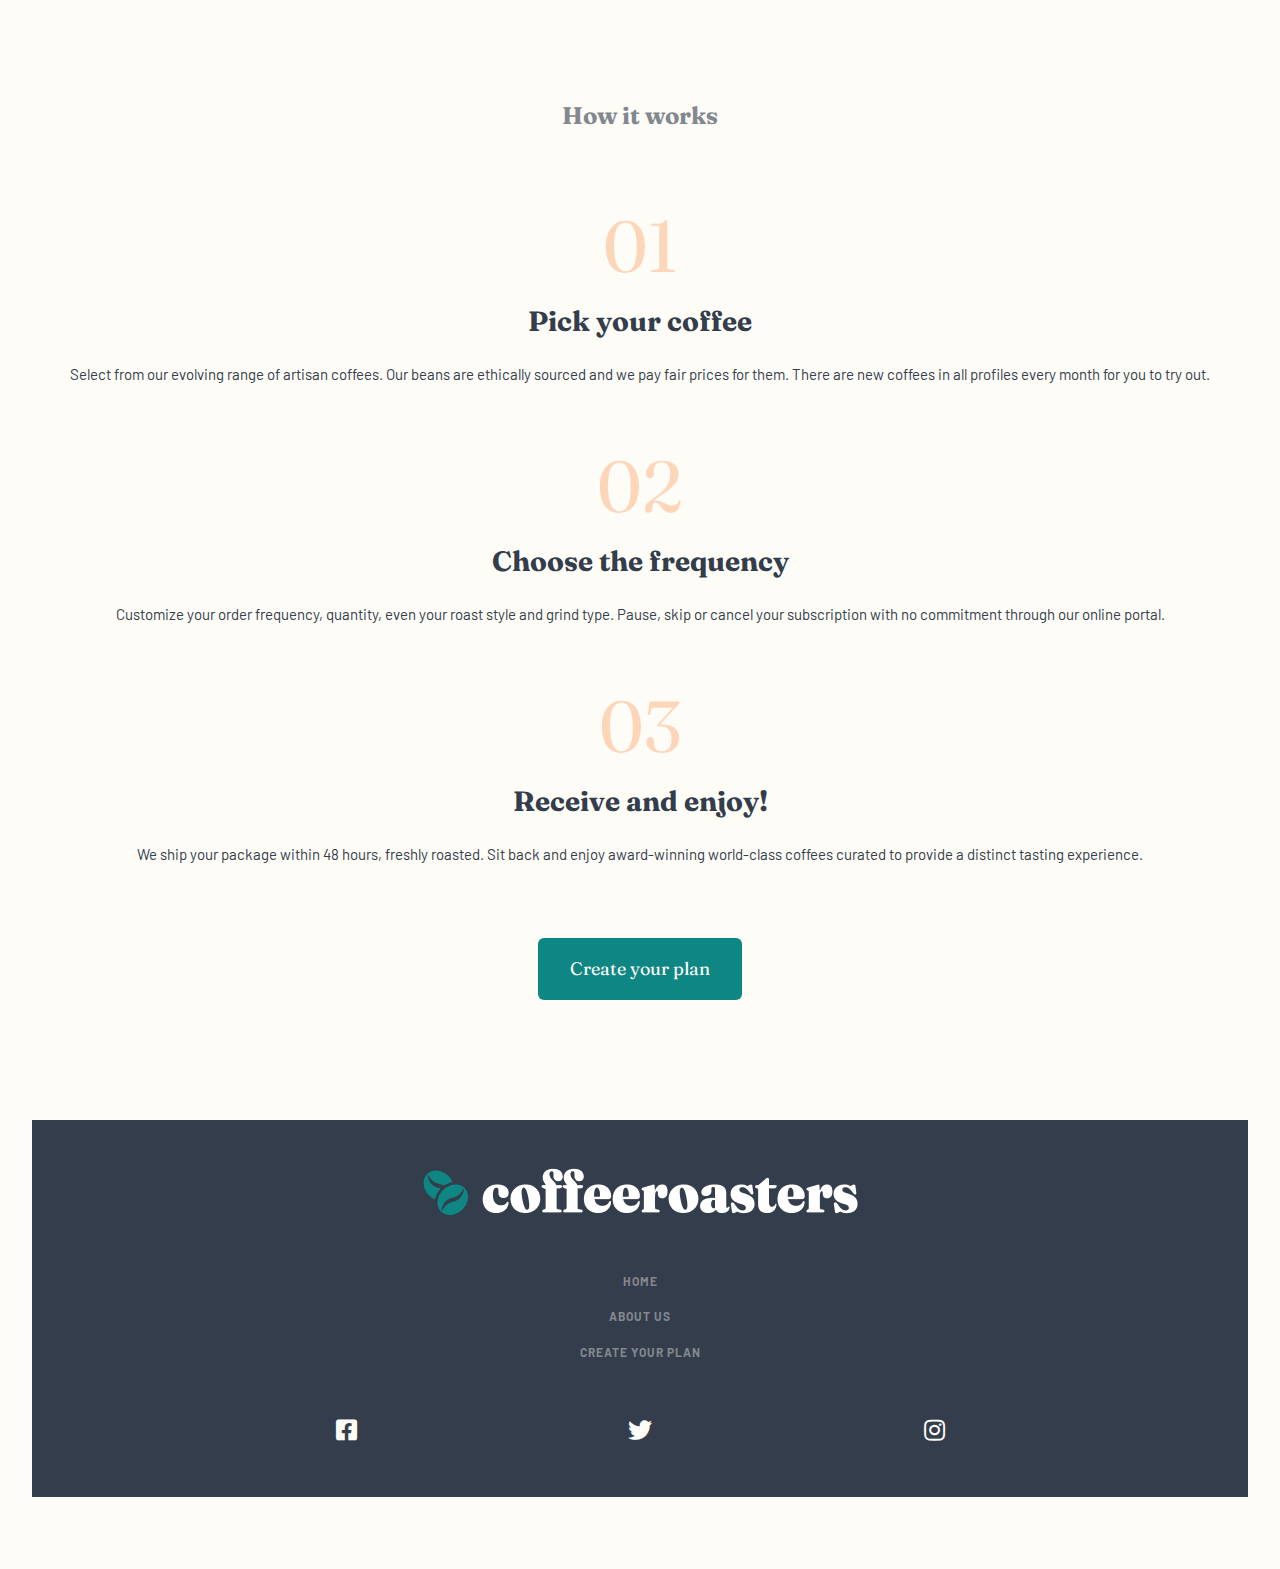
==== commit 71a50538: "minor fixes" ====
--- a/index.html
+++ b/index.html
@@ -19,15 +19,25 @@
     <div class="container">
 
         <header class="header">
+
             <div class="logo">
                 <img src="./images/coffee-roasters-logo.png" alt="coffee roasters logo">
             </div>
+
             <nav class="mobile-menu">
                 <div class="mobile-menu-icon"></div>
                 <div class="mobile-menu-icon"></div>
                 <div class="mobile-menu-icon"></div>
             </nav>
-            <nav class="primary-menu"></nav>
+
+            <nav class="primary-menu">
+                <ul class="primary-menu-list">
+                    <li class="primary-menu-item"><a href="index.html">Home</a></li>
+                    <li class="primary-menu-item"><a href="about-us.html">About Us</a></li>
+                    <li class="primary-menu-item"><a href="subscribe.html">Create your plan</a></li>
+                </ul>
+            </nav>
+
         </header>
 
         <section class="hero">
@@ -147,9 +157,9 @@
             </div>
 
             <ul class="footer-menu">
-                <li class="footer-menu-item"><a href="./">Home</a></li>
-                <li class="footer-menu-item"><a href=".about-us.html">About us</a></li>
-                <li class="footer-menu-item"><a href="./subscribe.html ">Create your plan</a></li>
+                <li class="footer-menu-item"><a href="/">Home</a></li>
+                <li class="footer-menu-item"><a href="about-us.html">About us</a></li>
+                <li class="footer-menu-item"><a href="subscribe.html ">Create your plan</a></li>
             </ul>
 
             <ul class="social">
--- a/css/styles.css
+++ b/css/styles.css
@@ -11,6 +11,7 @@
 
 body {
   margin: 0;
+  background-color: #FEFCF7;
   font-family: "Barlow", sans-serif;
   font-size: 16px;
   line-height: 1.625;
@@ -30,6 +31,7 @@
 .container {
   max-width: 1280px;
   padding: 2.5rem 2rem;
+  margin: auto;
 }
 
 .title, h1, h2, h3, h4 {
@@ -213,6 +215,7 @@
       -ms-flex-align: center;
           align-items: center;
   margin-bottom: 2.5rem;
+  position: relative;
 }
 
 .mobile-menu-icon {
@@ -254,6 +257,41 @@
 
 .primary-menu {
   display: none;
+  position: fixed;
+  background-image: -webkit-gradient(linear, left top, left bottom, color-stop(40%, #FEFCF7), to(transparent));
+  background-image: linear-gradient(to bottom, #FEFCF7 40%, transparent);
+  top: 95px;
+  left: 0;
+  right: 0;
+  height: 100vh;
+  width: 100vw;
+  overflow: hidden;
+  z-index: 1;
+  opacity: 0;
+  -webkit-transition: opacity 500ms ease;
+  transition: opacity 500ms ease;
+}
+
+.primary-menu.show {
+  opacity: 1;
+  -webkit-transition: opacity 500ms ease;
+  transition: opacity 500ms ease;
+}
+
+.primary-menu-list {
+  margin: 0;
+  padding: 0;
+  list-style-type: none;
+}
+
+.primary-menu-list a {
+  display: block;
+  padding: 0.75rem 0;
+  text-decoration: none;
+  text-transform: capitalize;
+  color: #333D4B;
+  font-family: "Fraunces", serif;
+  font-size: 24px;
 }
 
 .hero {
@@ -389,6 +427,94 @@
   font-size: 15px;
 }
 
+.hero-about {
+  background-image: url("../images/mobile-background-about-us.jpg");
+  background-repeat: no-repeat;
+  background-size: cover;
+  background-position: center;
+  padding: 6rem 1rem;
+  border-radius: 10px;
+}
+
+.hero-about-title {
+  font-size: 28px;
+  color: #FEFCF7;
+  margin-bottom: 1rem;
+}
+
+.hero-about-body-text {
+  font-size: 15px;
+  color: #FEFCF7;
+  margin: 0;
+}
+
+.our-commitment {
+  margin-bottom: 12rem;
+}
+
+.our-commitment-img {
+  margin-bottom: 4rem;
+}
+
+.our-commitment-title {
+  font-size: 32px;
+  margin-bottom: 2rem;
+}
+
+.our-commitment-body-text {
+  font-size: 15px;
+}
+
+.quality {
+  background-color: #333D4B;
+  padding: 3rem 1.5rem 4rem;
+  border-radius: 10px;
+}
+
+.quality-img {
+  margin-top: -120px;
+  margin-bottom: 3.5rem;
+  border-radius: 10px;
+}
+
+.quality-title {
+  margin-bottom: 2rem;
+  font-size: 28px;
+  color: #FEFCF7;
+}
+
+.quality-body-text {
+  margin: 0;
+  font-size: 15px;
+  color: #FEFCF7;
+}
+
+.locations-title {
+  font-size: 24px;
+  color: #83888F;
+}
+
+.location-img {
+  margin-left: auto;
+  margin-right: auto;
+  margin-top: 4rem;
+  margin-bottom: 2.5rem;
+}
+
+.location-title {
+  font-size: 28px;
+  margin-bottom: 1rem;
+}
+
+.location p {
+  margin: 0;
+}
+
+.phone-link {
+  text-decoration: none;
+  color: #333D4B;
+}
+
 .footer {
   background-color: #333D4B;
   padding: 3rem 2rem;
@@ -396,6 +522,8 @@
 }
 
 .footer-logo-img {
+  margin-left: auto;
+  margin-right: auto;
   margin-bottom: 3rem;
 }
 
@@ -410,11 +538,9 @@
   margin-bottom: 2.5rem;
 }
 
-.footer-menu-item:not(:last-child) {
-  margin-bottom: 1rem;
-}
-
 .footer-menu a {
+  display: block;
+  padding: 0.5rem;
   text-decoration: none;
   font-size: 12px;
   font-weight: 700;
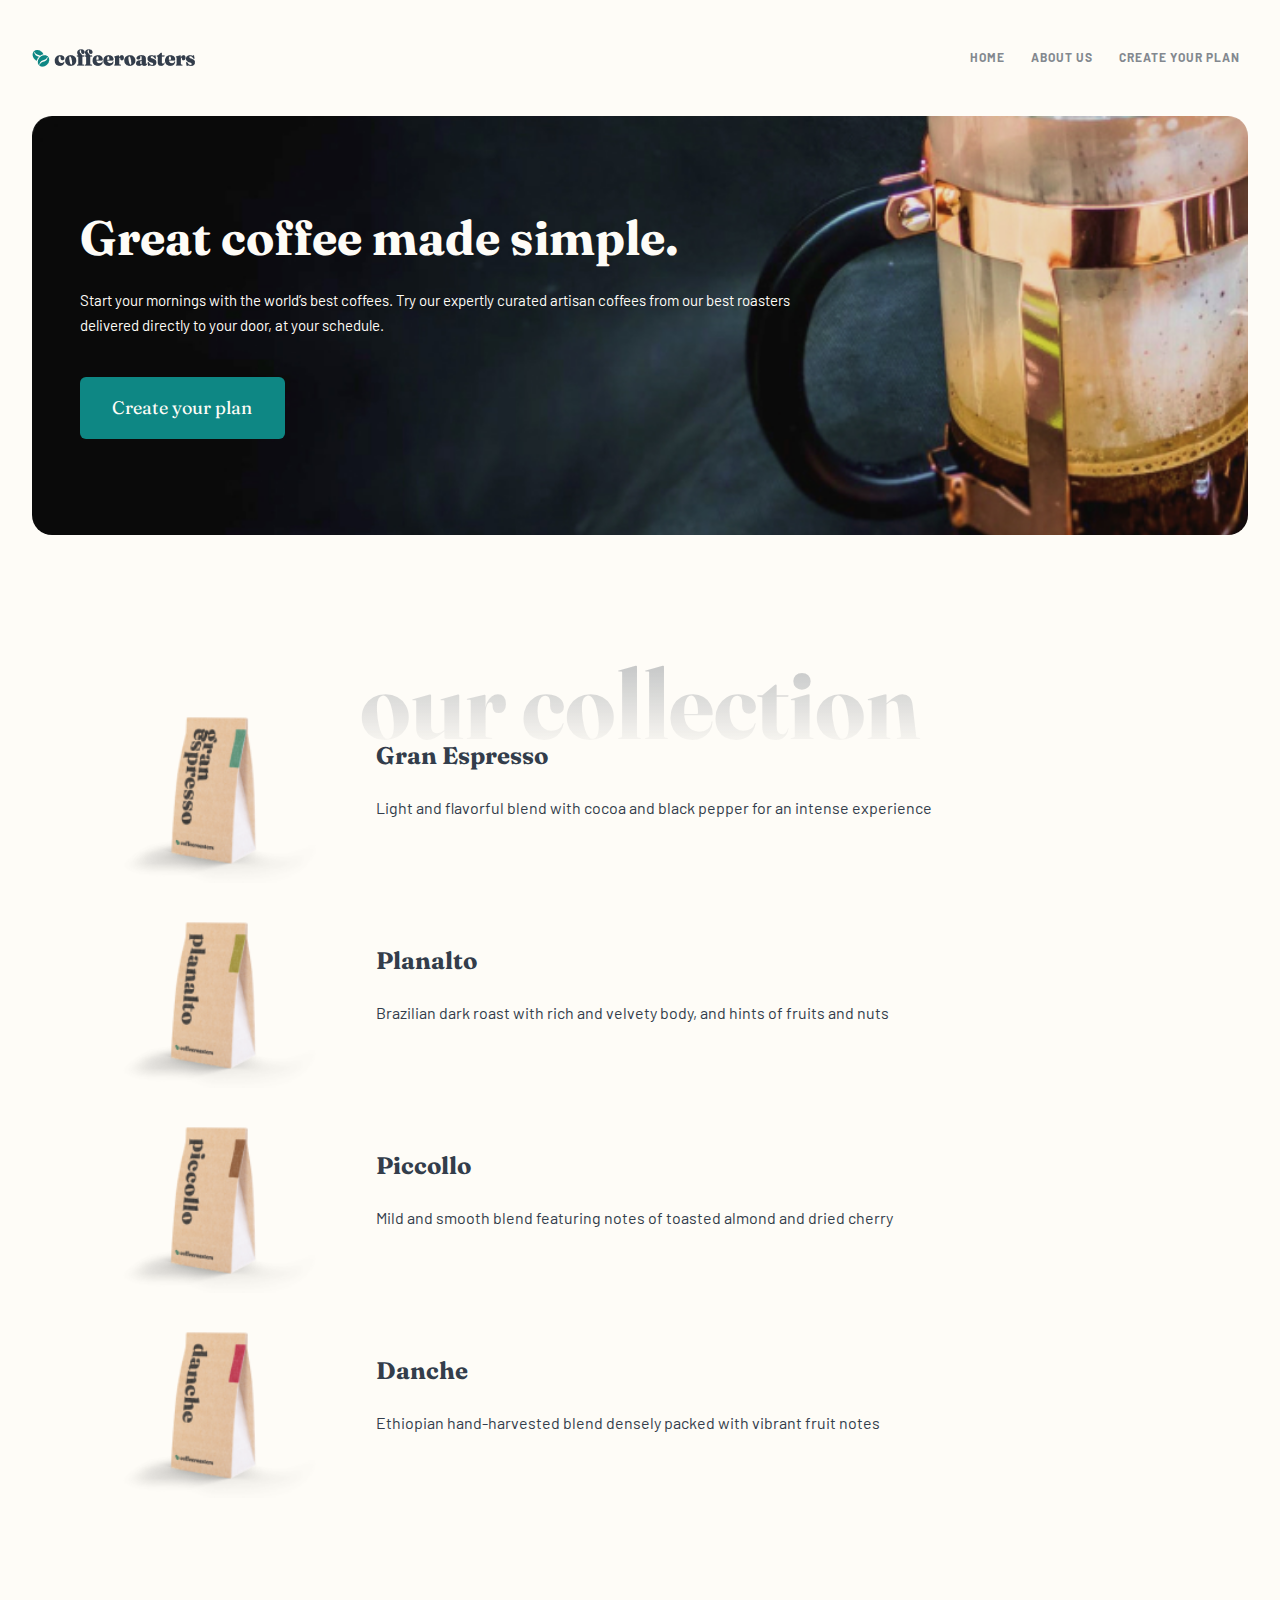
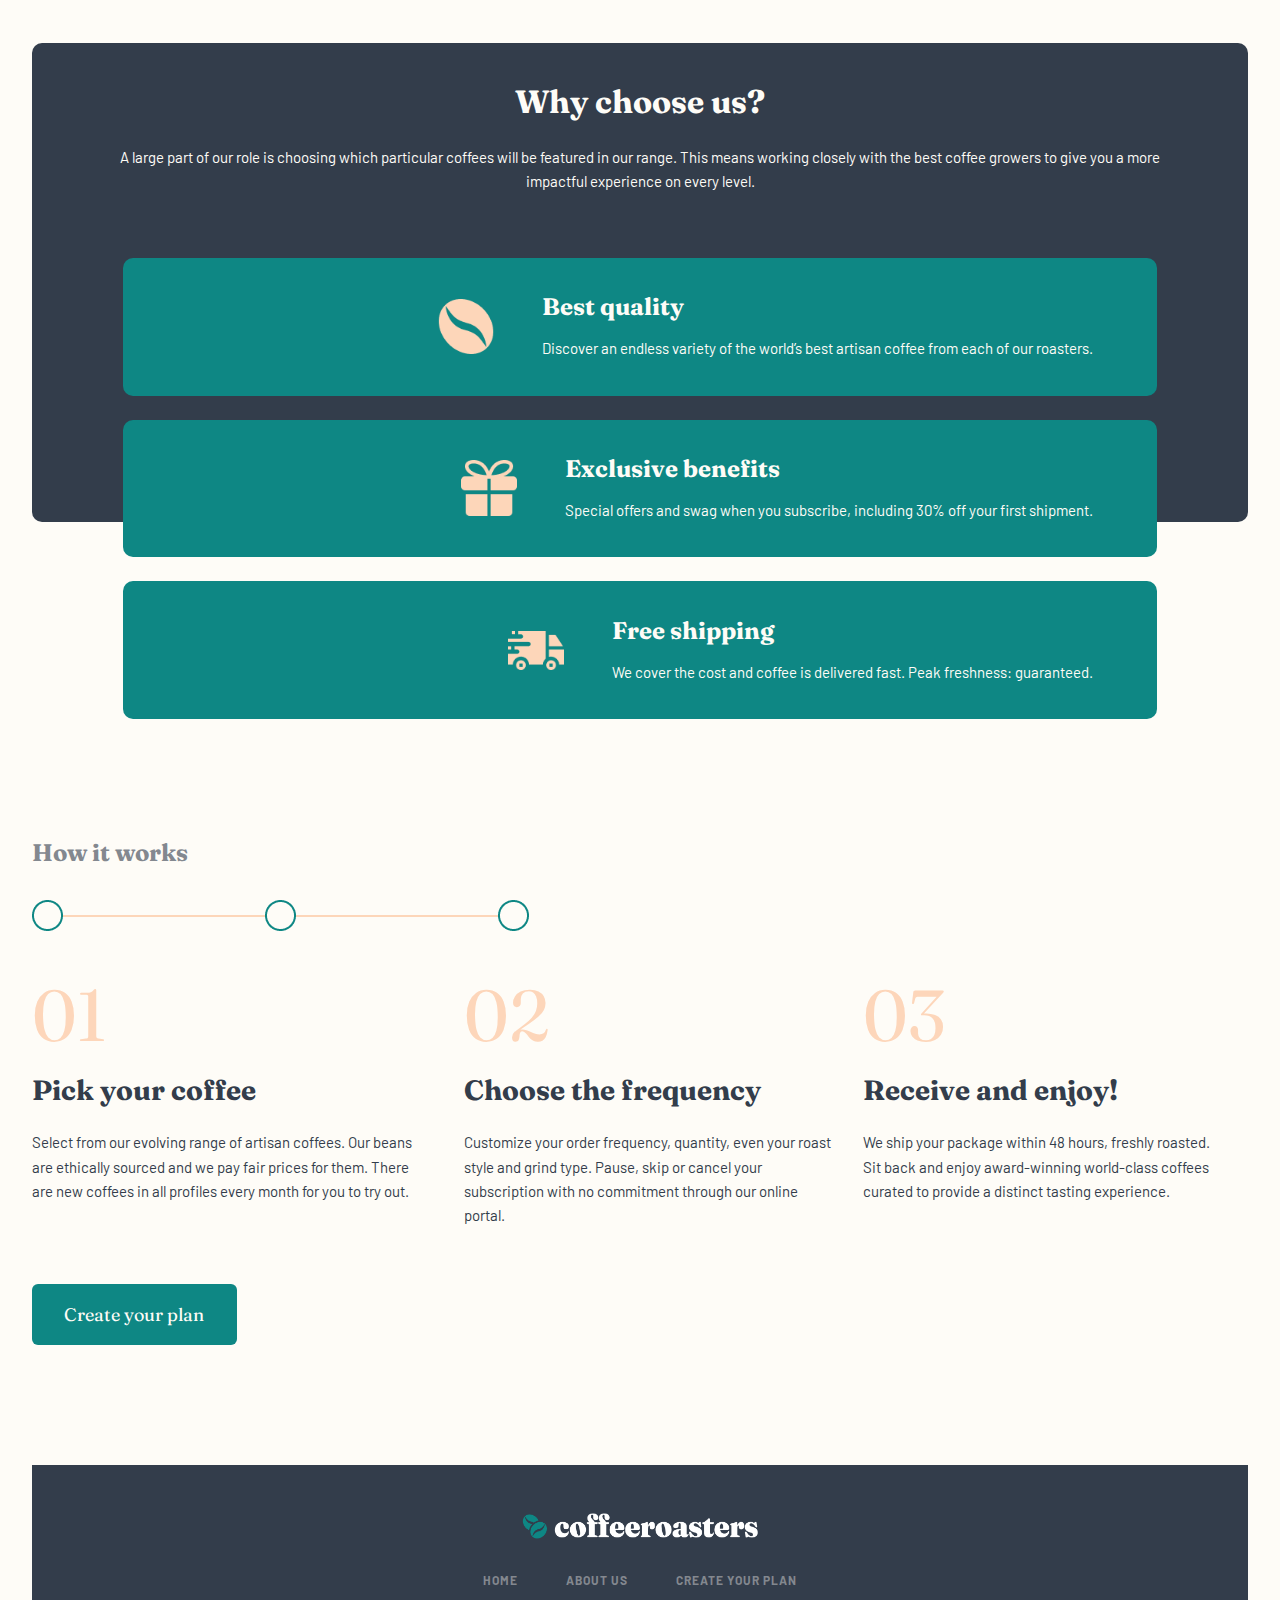
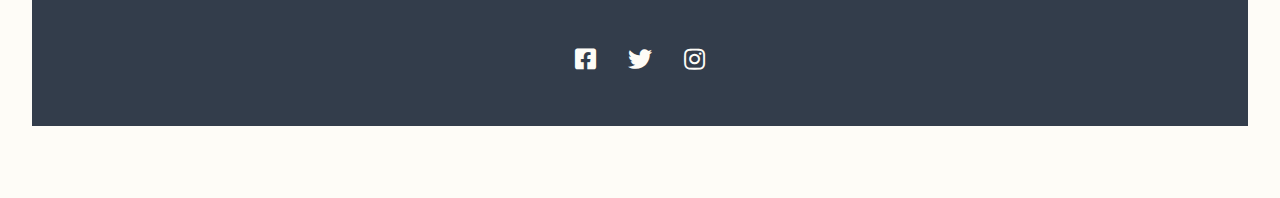
==== commit 65a4d53c: "tablet version of homepage nearly complete" ====
--- a/index.html
+++ b/index.html
@@ -24,6 +24,14 @@
                 <img src="./images/coffee-roasters-logo.png" alt="coffee roasters logo">
             </div>
 
+            <nav class="desktop-menu">
+                <ul class="menu-list">
+                    <li class="menu-item"><a href="index.,html">Home</a></li>
+                    <li class="menu-item"><a href="about-us.html">About us</a></li>
+                    <li class="menu-item"><a href="subscribe.html ">Create your plan</a></li>
+                </ul>
+            </nav>
+
             <nav class="mobile-menu">
                 <div class="mobile-menu-icon"></div>
                 <div class="mobile-menu-icon"></div>
@@ -41,10 +49,12 @@
         </header>
 
         <section class="hero">
-            <h1 class="hero-title">Great coffee made simple.</h1>
-            <p class="hero-body-text">Start your mornings with the world’s best coffees. Try our expertly curated
-                artisan coffees from our best roasters delivered directly to your door, at your schedule.</p>
-            <a href="#" class="btn-main">Create your plan</a>
+            <div class="hero-content">
+                <h1 class="hero-title">Great coffee made simple.</h1>
+                <p class="hero-body-text">Start your mornings with the world’s best coffees. Try our expertly curated
+                    artisan coffees from our best roasters delivered directly to your door, at your schedule.</p>
+                <a href="#" class="btn-main">Create your plan</a>
+            </div>
         </section>
 
         <section class="our-collection">
@@ -54,33 +64,44 @@
             <!-- Gran Espresso -->
             <div class="collection">
                 <img src="./images/gran-espresso.png" alt="Bag of Gran Espresso coffee beans" class="collection-img">
-                <h2 class="collection-title">Gran Espresso</h2>
-                <p class="collection-body-text">Light and flavorful blend with cocoa and black pepper for an intense
-                    experience</p>
+                <div>
+                    <h2 class="collection-title">Gran Espresso</h2>
+                    <p class="collection-body-text">Light and flavorful blend with cocoa and black pepper for an intense
+                        experience</p>
+                </div>
             </div>
 
             <!-- Planalto -->
             <div class="collection">
                 <img src="./images/planalto.png" alt="Bag of Planalto coffee beans" class="collection-img">
-                <h2 class="collection-title">Planalto</h2>
-                <p class="collection-body-text">Brazilian dark roast with rich and velvety body, and hints of fruits and
-                    nuts</p>
+                <div>
+                    <h2 class="collection-title">Planalto</h2>
+                    <p class="collection-body-text">Brazilian dark roast with rich and velvety body, and hints of fruits
+                        and
+                        nuts</p>
+                </div>
             </div>
 
             <!-- Piccollo -->
             <div class="collection">
                 <img src="./images/piccollo.png" alt="Bag of Piccollo coffee beans" class="collection-img">
-                <h2 class="collection-title">Piccollo</h2>
-                <p class="collection-body-text">Mild and smooth blend featuring notes of toasted almond and dried cherry
-                </p>
+                <div>
+                    <h2 class="collection-title">Piccollo</h2>
+                    <p class="collection-body-text">Mild and smooth blend featuring notes of toasted almond and dried
+                        cherry
+                    </p>
+                </div>
             </div>
 
             <!-- Danche -->
             <div class="collection">
                 <img src="./images/danche.png" alt="Bag of Danche coffee beans" class="collection-img">
-                <h2 class="collection-title">Danche</h2>
-                <p class="collection-body-text">Ethiopian hand-harvested blend densely packed with vibrant fruit notes
-                </p>
+                <div>
+                    <h2 class="collection-title">Danche</h2>
+                    <p class="collection-body-text">Ethiopian hand-harvested blend densely packed with vibrant fruit
+                        notes
+                    </p>
+                </div>
             </div>
 
         </section>
@@ -94,29 +115,38 @@
                     level.</p>
             </div>
             <ul class="feature-list">
-                <li>
+                <li class="feature-item">
                     <img src="./images/coffee-bean.png" alt="" class="feature-list-img">
-                    <h3 class="feature-list-title">Best quality</h3>
-                    <p class="feature-list-body-text">Discover an endless variety of the world’s best artisan coffee
-                        from each of our roasters.</p>
+                    <div>
+                        <h3 class="feature-list-title">Best quality</h3>
+                        <p class="feature-list-body-text">Discover an endless variety of the world’s best artisan coffee
+                            from each of our roasters.</p>
+                    </div>
                 </li>
-                <li>
+                <li class="feature-item">
                     <img src="./images/present.png" alt="" class="feature-list-img">
-                    <h3 class="feature-list-title">Exclusive benefits</h3>
-                    <p class="feature-list-body-text">Special offers and swag when you subscribe, including 30% off your
-                        first shipment.</p>
+                    <div>
+                        <h3 class="feature-list-title">Exclusive benefits</h3>
+                        <p class="feature-list-body-text">Special offers and swag when you subscribe, including 30% off
+                            your
+                            first shipment.</p>
+                    </div>
                 </li>
-                <li>
+                <li class="feature-item">
                     <img src="./images/truck.png" alt="" class="feature-list-img">
-                    <h3 class="feature-list-title">Free shipping</h3>
-                    <p class="feature-list-body-text">We cover the cost and coffee is delivered fast. Peak freshness:
-                        guaranteed.</p>
+                    <div>
+                        <h3 class="feature-list-title">Free shipping</h3>
+                        <p class="feature-list-body-text">We cover the cost and coffee is delivered fast. Peak
+                            freshness:
+                            guaranteed.</p>
+                    </div>
                 </li>
             </ul>
         </section>
 
         <section class="how-it-works">
             <h2 class="how-it-works-title">How it works</h2>
+            <img src="./images/how-it-works-line.png" alt="" class="separater">
             <div class="steps">
 
                 <!-- step 1 -->
@@ -145,9 +175,10 @@
                         world-class coffees curated to provide a distinct tasting experience.</p>
                 </div>
 
-                <a href="#" class="btn-main">Create your plan</a>
-
-            </div>
+            </div>
+
+            <a href="#" class="btn-main">Create your plan</a>
+
         </section>
 
         <footer class="footer">
@@ -157,7 +188,7 @@
             </div>
 
             <ul class="footer-menu">
-                <li class="footer-menu-item"><a href="/">Home</a></li>
+                <li class="footer-menu-item"><a href="index.html">Home</a></li>
                 <li class="footer-menu-item"><a href="about-us.html">About us</a></li>
                 <li class="footer-menu-item"><a href="subscribe.html ">Create your plan</a></li>
             </ul>
--- a/css/styles.css
+++ b/css/styles.css
@@ -17,6 +17,12 @@
   line-height: 1.625;
   color: #333D4B;
   text-align: center;
+}
+
+@media (min-width: 768px) {
+  body {
+    text-align: left;
+  }
 }
 
 section {
@@ -216,6 +222,43 @@
           align-items: center;
   margin-bottom: 2.5rem;
   position: relative;
+}
+
+.desktop-menu {
+  display: none;
+}
+
+@media (min-width: 768px) {
+  .desktop-menu {
+    display: block;
+  }
+}
+
+.menu-list {
+  display: -webkit-box;
+  display: -ms-flexbox;
+  display: flex;
+  margin: 0;
+  padding: 0;
+  list-style-type: none;
+}
+
+.menu-list a {
+  display: block;
+  margin-left: 0.625rem;
+  padding: 0.5rem;
+  text-decoration: none;
+  font-size: 12px;
+  font-weight: 700;
+  color: #83888F;
+  letter-spacing: 1px;
+  text-transform: uppercase;
+}
+
+@media (min-width: 768px) {
+  .mobile-menu {
+    display: none;
+  }
 }
 
 .mobile-menu-icon {
@@ -278,6 +321,12 @@
   transition: opacity 500ms ease;
 }
 
+@media (min-width: 768px) {
+  .primary-menu.show {
+    display: none;
+  }
+}
+
 .primary-menu-list {
   margin: 0;
   padding: 0;
@@ -298,8 +347,25 @@
   background-image: url("../images/mobile-background.jpg");
   background-repeat: no-repeat;
   background-size: cover;
-  padding: 6rem 1rem;
-  border-radius: 10px;
+  padding-top: 6rem;
+  padding-bottom: 6rem;
+  padding-left: 1rem;
+  padding-right: 1rem;
+  border-radius: 20px;
+}
+
+@media (min-width: 768px) {
+  .hero {
+    background-image: url("../images/tablet-background.jpg");
+    padding-left: 3rem;
+    padding-right: 3rem;
+  }
+}
+
+@media (min-width: 768px) {
+  .hero-content {
+    width: 65%;
+  }
 }
 
 .hero-title {
@@ -308,6 +374,12 @@
   color: #FEFCF7;
 }
 
+@media (min-width: 768px) {
+  .hero-title {
+    font-size: 48px;
+  }
+}
+
 .hero-body-text {
   margin-bottom: 2.5rem;
   font-size: 15px;
@@ -315,8 +387,8 @@
 }
 
 .title {
-  background-image: -webkit-gradient(linear, left top, left bottom, from(#83888F), to(white));
-  background-image: linear-gradient(to bottom, #83888F, white);
+  background-image: -webkit-gradient(linear, left top, left bottom, color-stop(-100%, #83888F), to(transparent));
+  background-image: linear-gradient(to bottom, #83888F -100%, transparent);
   background-size: 100%;
   background-clip: text;
   -webkit-background-clip: text;
@@ -327,12 +399,50 @@
   font-size: 40px;
 }
 
+@media (min-width: 768px) {
+  .title {
+    margin-bottom: -50px;
+    font-size: 98px;
+    text-align: center;
+  }
+}
+
+@media (min-width: 768px) {
+  .collection {
+    display: -webkit-box;
+    display: -ms-flexbox;
+    display: flex;
+    -webkit-box-pack: center;
+        -ms-flex-pack: center;
+            justify-content: center;
+    -webkit-box-align: center;
+        -ms-flex-align: center;
+            align-items: center;
+    padding-left: 4rem;
+    padding-right: 4rem;
+  }
+}
+
+.collection > div {
+  -webkit-box-flex: 1;
+      -ms-flex: 1;
+          flex: 1;
+}
+
 .collection-img {
   margin-left: auto;
   margin-right: auto;
   margin-bottom: 25px;
 }
 
+@media (min-width: 768px) {
+  .collection-img {
+    height: 180px;
+    margin-left: 0;
+    margin-right: 2.5rem;
+  }
+}
+
 .collection-title {
   margin-bottom: 24px;
   font-size: 24px;
@@ -348,6 +458,13 @@
   border-radius: 10px;
 }
 
+@media (min-width: 768px) {
+  .why-us {
+    text-align: center;
+    padding: 2.5rem 5rem 19rem;
+  }
+}
+
 .why-us-title,
 .why-us-body-text {
   color: #FEFCF7;
@@ -356,6 +473,12 @@
 .why-us-title {
   font-size: 28px;
   margin-bottom: 1.5rem;
+}
+
+@media (min-width: 768px) {
+  .why-us-title {
+    font-size: 32px;
+  }
 }
 
 .why-us-body-text {
@@ -369,19 +492,45 @@
   list-style-type: none;
 }
 
-.feature-list li {
+@media (min-width: 768px) {
+  .feature-list {
+    margin: -16.5rem auto 7.5rem;
+  }
+}
+
+.feature-item {
   background-color: #0E8784;
   margin-bottom: 1.5rem;
   padding: 4rem 2rem;
   border-radius: 10px;
 }
 
+@media (min-width: 768px) {
+  .feature-item {
+    display: -webkit-box;
+    display: -ms-flexbox;
+    display: flex;
+    -webkit-box-align: center;
+        -ms-flex-align: center;
+            align-items: center;
+    padding: 2.2rem 4rem;
+  }
+}
+
 .feature-list-img {
   margin-left: auto;
   margin-right: auto;
   margin-bottom: 3rem;
 }
 
+@media (min-width: 768px) {
+  .feature-list-img {
+    margin-bottom: 0;
+    margin-right: 3rem;
+    width: 56px;
+  }
+}
+
 .feature-list-title,
 .feature-list-body-text {
   color: #FEFCF7;
@@ -390,6 +539,12 @@
 .feature-list-title {
   margin-bottom: 2rem;
   font-size: 24px;
+}
+
+@media (min-width: 768px) {
+  .feature-list-title {
+    margin-bottom: 1rem;
+  }
 }
 
 .feature-list-body-text {
@@ -403,12 +558,50 @@
   margin-bottom: 80px;
 }
 
+@media (min-width: 768px) {
+  .how-it-works-title {
+    margin-bottom: 2rem;
+  }
+}
+
+.separater {
+  display: none;
+}
+
+@media (min-width: 768px) {
+  .separater {
+    display: block;
+    margin-bottom: 3rem;
+  }
+}
+
+@media (min-width: 768px) {
+  .steps {
+    display: -webkit-box;
+    display: -ms-flexbox;
+    display: flex;
+    margin-bottom: 2rem;
+  }
+}
+
 .step {
   margin-bottom: 4rem;
 }
 
+@media (min-width: 768px) {
+  .step {
+    margin: 0 2rem 0 0;
+  }
+}
+
 .step:last-of-type {
   margin-bottom: 4.5rem;
+}
+
+@media (min-width: 768px) {
+  .step:last-of-type {
+    margin-bottom: 0;
+  }
 }
 
 .step-num {
@@ -474,7 +667,9 @@
 .quality-img {
   margin-top: -120px;
   margin-bottom: 3.5rem;
-  border-radius: 10px;
+  margin-left: auto;
+  margin-right: auto;
+  border-radius: 20px;
 }
 
 .quality-title {
@@ -522,11 +717,19 @@
 }
 
 .footer-logo-img {
+  height: 24px;
   margin-left: auto;
   margin-right: auto;
   margin-bottom: 3rem;
 }
 
+@media (min-width: 768px) {
+  .footer-logo-img {
+    height: 26px;
+    margin-bottom: 1.5rem;
+  }
+}
+
 .footer-menu,
 .social {
   margin: 0;
@@ -536,6 +739,23 @@
 
 .footer-menu {
   margin-bottom: 2.5rem;
+}
+
+@media (min-width: 768px) {
+  .footer-menu {
+    display: -webkit-box;
+    display: -ms-flexbox;
+    display: flex;
+    -webkit-box-pack: center;
+        -ms-flex-pack: center;
+            justify-content: center;
+  }
+}
+
+@media (min-width: 768px) {
+  .footer-menu-item:not(:last-child) {
+    margin-right: 2rem;
+  }
 }
 
 .footer-menu a {
@@ -558,6 +778,20 @@
           justify-content: space-evenly;
 }
 
+@media (min-width: 768px) {
+  .social {
+    -webkit-box-pack: center;
+        -ms-flex-pack: center;
+            justify-content: center;
+  }
+}
+
+@media (min-width: 768px) {
+  .social-item:not(:last-child) {
+    margin-right: 2rem;
+  }
+}
+
 .social a {
   text-decoration: none;
   font-size: 24px;
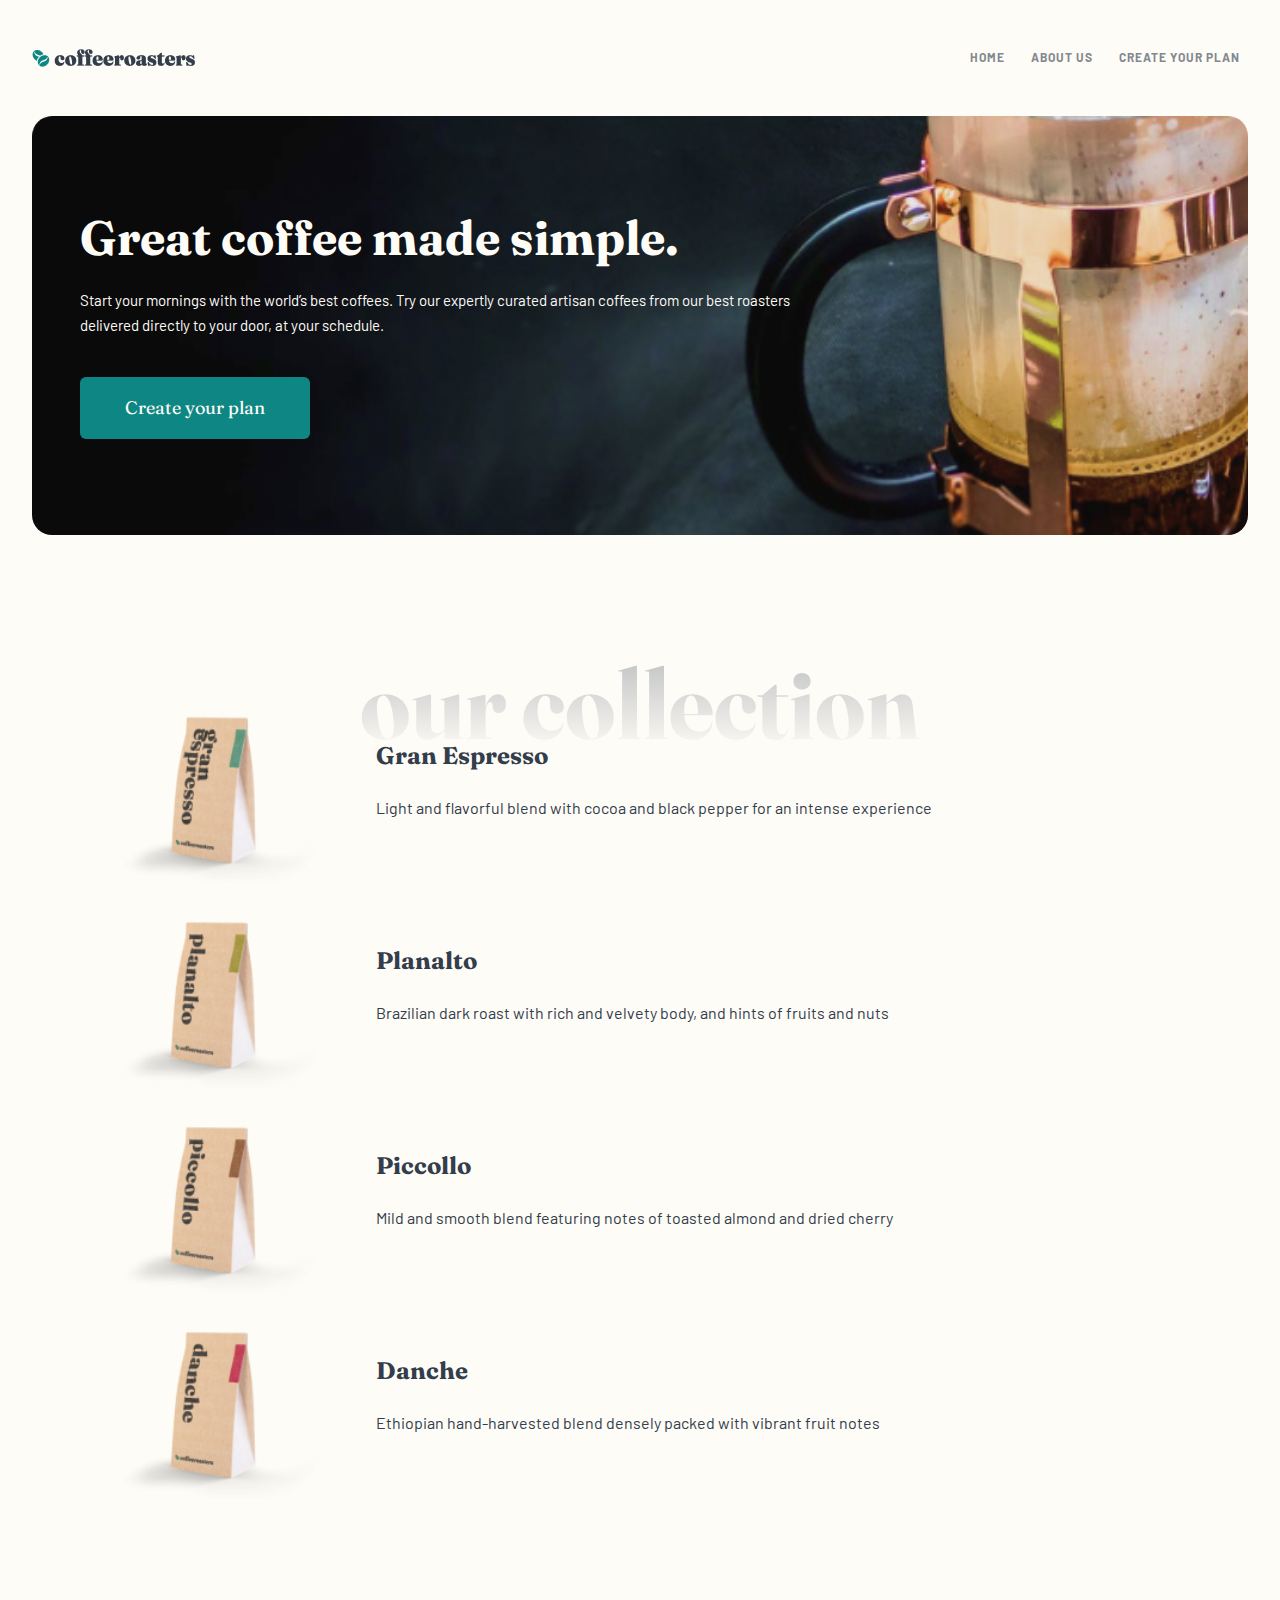
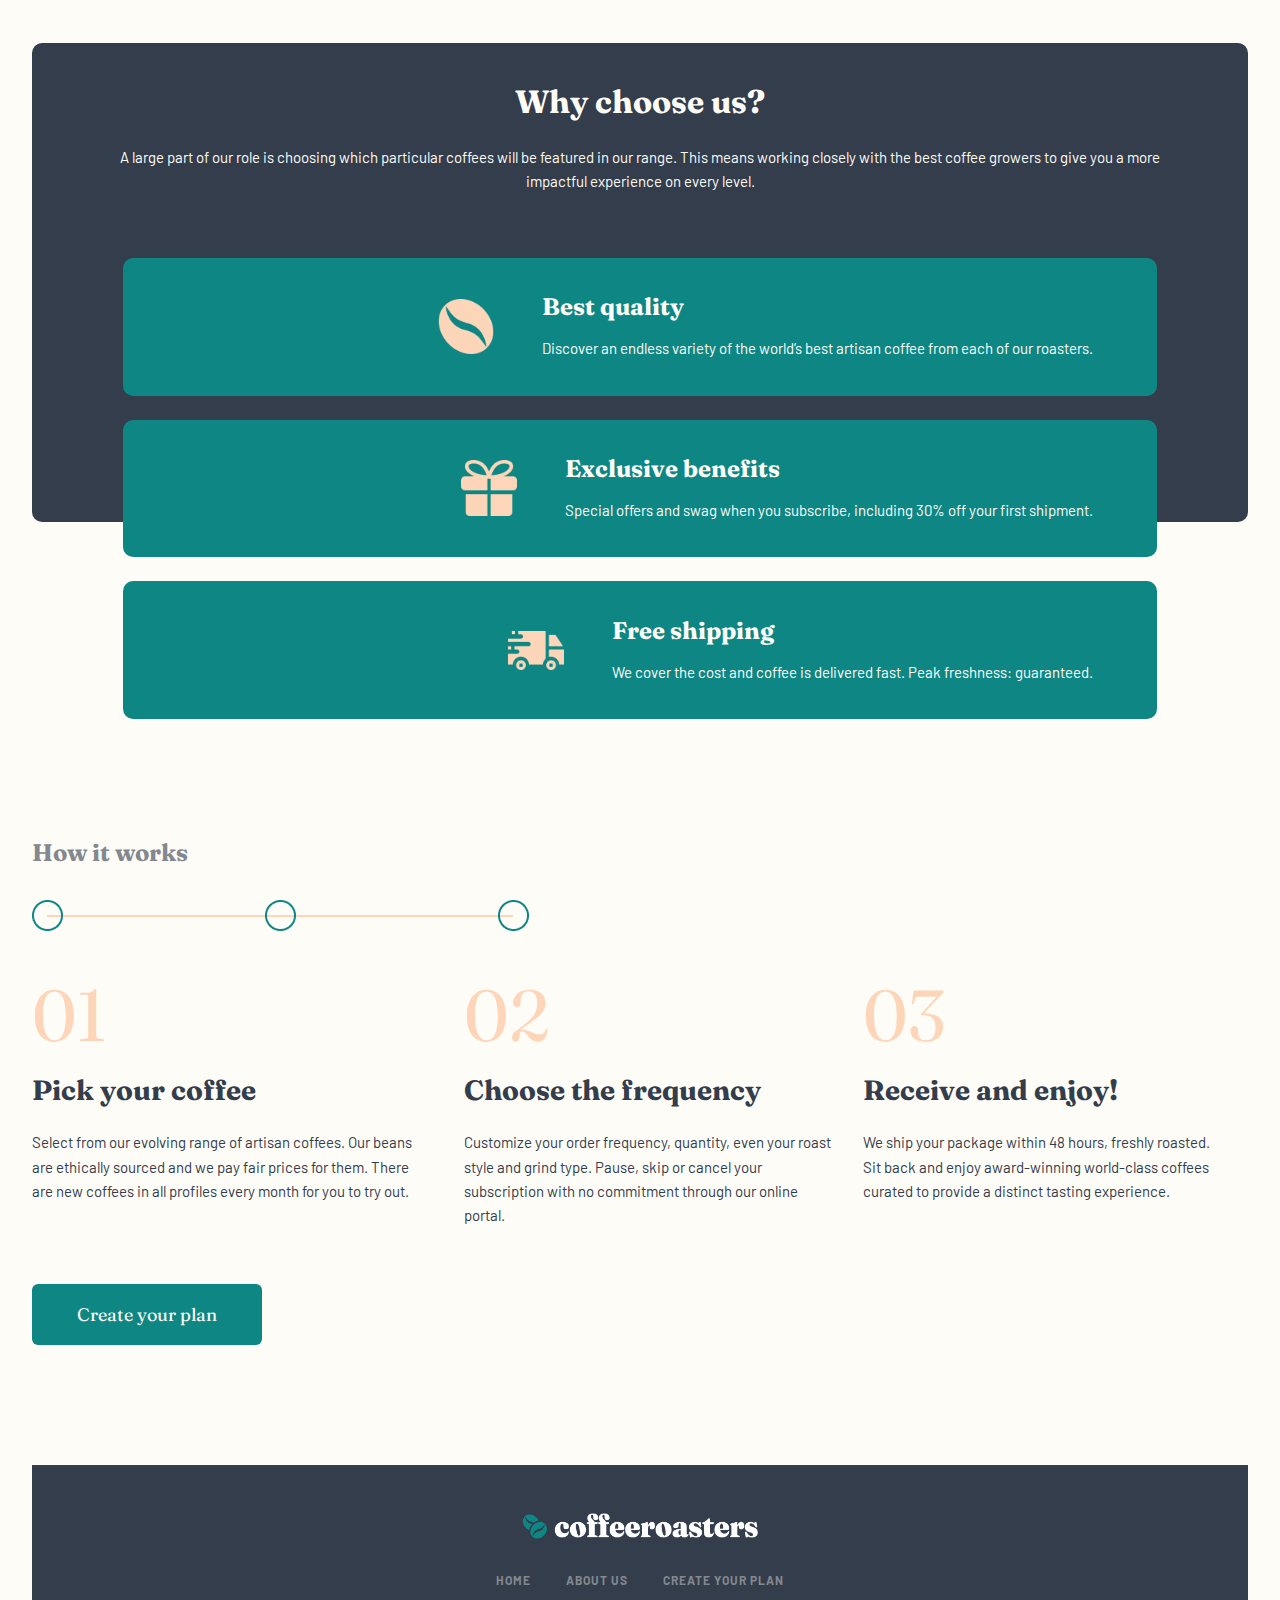
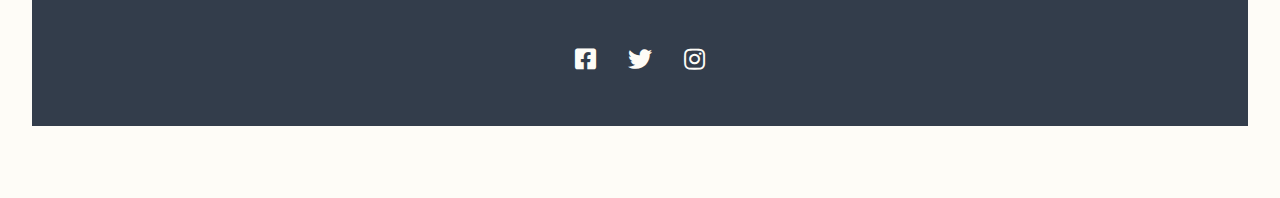
==== commit a29d6acf: "minor fixes" ====
--- a/index.html
+++ b/index.html
@@ -26,7 +26,7 @@
 
             <nav class="desktop-menu">
                 <ul class="menu-list">
-                    <li class="menu-item"><a href="index.,html">Home</a></li>
+                    <li class="menu-item"><a href="index.html">Home</a></li>
                     <li class="menu-item"><a href="about-us.html">About us</a></li>
                     <li class="menu-item"><a href="subscribe.html ">Create your plan</a></li>
                 </ul>
--- a/css/styles.css
+++ b/css/styles.css
@@ -1,12 +1,10 @@
 html {
   font-size: 100%;
-  -webkit-box-sizing: border-box;
-          box-sizing: border-box;
+  box-sizing: border-box;
 }
 
 *, *::before, *::after {
-  -webkit-box-sizing: inherit;
-          box-sizing: inherit;
+  box-sizing: inherit;
 }
 
 body {
@@ -83,10 +81,19 @@
   list-style-type: none;
 }
 
+.no-margin {
+  margin: 0;
+}
+
+button {
+  cursor: pointer;
+}
+
 .btn-main {
   display: inline-block;
   background-color: #0E8784;
-  padding: 0.9em 1.8em;
+  padding: 0.9em 2.5em;
+  border: none;
   border-radius: 0.333em;
   font-family: "Fraunces", serif;
   font-size: 18px;
@@ -99,31 +106,60 @@
   cursor: pointer;
 }
 
-.btn-main.disabled,
-.btn-main:hover.disabled {
+.btn-main:disabled,
+.btn-main[disabled] {
   background-color: #E2DEDB;
   cursor: default;
   pointer-events: none;
 }
 
 .option-list {
-  display: -webkit-box;
-  display: -ms-flexbox;
   display: flex;
-  margin: 0;
-  padding: 0;
-  list-style-type: none;
+  flex-direction: column;
+  position: relative;
+}
+
+@media (min-width: 768px) {
+  .option-list {
+    flex-direction: row;
+    justify-content: space-between;
+    margin-bottom: 5rem;
+  }
+}
+
+.radio-option {
+  position: absolute;
+  width: 0;
+  height: 0;
+  opacity: 0;
+}
+
+.radio-option:checked + label {
+  background-color: #0E8784;
+  color: #ffffff;
 }
 
 .option {
+  flex: 0 0 32%;
+  display: block;
+  margin-bottom: 1rem;
   background-color: #F4F1EB;
-  padding: 2rem;
+  padding: 1.8rem;
   border-radius: 0.5rem;
   color: #333D4B;
 }
 
-.option:not(:last-child) {
-  margin-right: 20px;
+.option:last-child {
+  margin-bottom: 6rem;
+}
+
+@media (min-width: 768px) {
+  .option {
+    margin-bottom: 0;
+  }
+  .option:last-child {
+    margin-bottom: 0;
+  }
 }
 
 .option:hover {
@@ -131,26 +167,23 @@
   cursor: pointer;
 }
 
-.option.active {
-  background-color: #0E8784;
-  color: #FEFCF7;
-}
-
 .option-title {
+  margin-bottom: 0.875rem;
   font-family: "Fraunces", serif;
   font-size: 24px;
+  text-align: left;
+}
+
+.option-body-text {
+  margin: 0;
+  text-align: left;
 }
 
 .accordion-link {
-  display: -webkit-box;
-  display: -ms-flexbox;
   display: flex;
-  -webkit-box-pack: justify;
-      -ms-flex-pack: justify;
-          justify-content: space-between;
-  -webkit-box-align: center;
-      -ms-flex-align: center;
-          align-items: center;
+  justify-content: space-between;
+  align-items: center;
+  margin-bottom: 1rem;
 }
 
 .accordion-link.disabled,
@@ -169,28 +202,28 @@
 }
 
 .accordion-link .fa-chevron-down {
-  -webkit-transition: -webkit-transform 500ms ease;
-  transition: -webkit-transform 500ms ease;
   transition: transform 500ms ease;
-  transition: transform 500ms ease, -webkit-transform 500ms ease;
 }
 
 .accordion-link.open .fa-chevron-down {
-  -webkit-transform: rotate(-180deg);
-          transform: rotate(-180deg);
-  -webkit-transform-origin: center;
-          transform-origin: center;
-  -webkit-transition: -webkit-transform 500ms ease;
-  transition: -webkit-transform 500ms ease;
+  transform: rotate(-180deg);
+  transform-origin: center;
   transition: transform 500ms ease;
-  transition: transform 500ms ease, -webkit-transform 500ms ease;
 }
 
 .accordion-link-title {
+  max-width: 80%;
   margin: 0;
   font-family: "Fraunces", serif;
-  font-size: 40px;
+  font-size: 24px;
   color: #83888F;
+  text-align: left;
+}
+
+@media (min-width: 768px) {
+  .accordion-link-title {
+    font-size: 32px;
+  }
 }
 
 .fa-chevron-down {
@@ -202,24 +235,13 @@
 .accordion-panel {
   max-height: 0;
   overflow: hidden;
-  -webkit-transition: max-height 500ms ease;
   transition: max-height 500ms ease;
 }
 
-.accordion-body {
-  padding: 1rem;
-}
-
 .header {
-  display: -webkit-box;
-  display: -ms-flexbox;
   display: flex;
-  -webkit-box-pack: justify;
-      -ms-flex-pack: justify;
-          justify-content: space-between;
-  -webkit-box-align: center;
-      -ms-flex-align: center;
-          align-items: center;
+  justify-content: space-between;
+  align-items: center;
   margin-bottom: 2.5rem;
   position: relative;
 }
@@ -235,8 +257,6 @@
 }
 
 .menu-list {
-  display: -webkit-box;
-  display: -ms-flexbox;
   display: flex;
   margin: 0;
   padding: 0;
@@ -255,6 +275,10 @@
   text-transform: uppercase;
 }
 
+.menu-list a:hover {
+  color: #000000;
+}
+
 @media (min-width: 768px) {
   .mobile-menu {
     display: none;
@@ -266,13 +290,11 @@
   height: 3px;
   background-color: #333D4B;
   border-radius: 5px;
-  -webkit-transition: all 300ms ease;
   transition: all 300ms ease;
 }
 
 .mobile-menu-icon:nth-child(1) {
-  -webkit-transform: translateY(-3px);
-          transform: translateY(-3px);
+  transform: translateY(-3px);
 }
 
 .mobile-menu-icon:nth-child(2) {
@@ -280,13 +302,11 @@
 }
 
 .mobile-menu-icon:nth-child(3) {
-  -webkit-transform: translateY(3px);
-          transform: translateY(3px);
+  transform: translateY(3px);
 }
 
 .mobile-menu.open .mobile-menu-icon:nth-child(1) {
-  -webkit-transform: translateY(3px) rotate(45deg);
-          transform: translateY(3px) rotate(45deg);
+  transform: translateY(3px) rotate(45deg);
 }
 
 .mobile-menu.open .mobile-menu-icon:nth-child(2) {
@@ -294,14 +314,12 @@
 }
 
 .mobile-menu.open .mobile-menu-icon:nth-child(3) {
-  -webkit-transform: translateY(-3px) rotate(-45deg);
-          transform: translateY(-3px) rotate(-45deg);
+  transform: translateY(-3px) rotate(-45deg);
 }
 
 .primary-menu {
   display: none;
   position: fixed;
-  background-image: -webkit-gradient(linear, left top, left bottom, color-stop(40%, #FEFCF7), to(transparent));
   background-image: linear-gradient(to bottom, #FEFCF7 40%, transparent);
   top: 95px;
   left: 0;
@@ -311,13 +329,11 @@
   overflow: hidden;
   z-index: 1;
   opacity: 0;
-  -webkit-transition: opacity 500ms ease;
   transition: opacity 500ms ease;
 }
 
 .primary-menu.show {
   opacity: 1;
-  -webkit-transition: opacity 500ms ease;
   transition: opacity 500ms ease;
 }
 
@@ -387,7 +403,6 @@
 }
 
 .title {
-  background-image: -webkit-gradient(linear, left top, left bottom, color-stop(-100%, #83888F), to(transparent));
   background-image: linear-gradient(to bottom, #83888F -100%, transparent);
   background-size: 100%;
   background-clip: text;
@@ -409,24 +424,16 @@
 
 @media (min-width: 768px) {
   .collection {
-    display: -webkit-box;
-    display: -ms-flexbox;
     display: flex;
-    -webkit-box-pack: center;
-        -ms-flex-pack: center;
-            justify-content: center;
-    -webkit-box-align: center;
-        -ms-flex-align: center;
-            align-items: center;
+    justify-content: center;
+    align-items: center;
     padding-left: 4rem;
     padding-right: 4rem;
   }
 }
 
 .collection > div {
-  -webkit-box-flex: 1;
-      -ms-flex: 1;
-          flex: 1;
+  flex: 1;
 }
 
 .collection-img {
@@ -507,12 +514,8 @@
 
 @media (min-width: 768px) {
   .feature-item {
-    display: -webkit-box;
-    display: -ms-flexbox;
     display: flex;
-    -webkit-box-align: center;
-        -ms-flex-align: center;
-            align-items: center;
+    align-items: center;
     padding: 2.2rem 4rem;
   }
 }
@@ -577,8 +580,6 @@
 
 @media (min-width: 768px) {
   .steps {
-    display: -webkit-box;
-    display: -ms-flexbox;
     display: flex;
     margin-bottom: 2rem;
   }
@@ -629,6 +630,14 @@
   border-radius: 10px;
 }
 
+@media (min-width: 768px) {
+  .hero-about {
+    background-image: url("../images/tablet-background-about-us.jpg");
+    padding-left: 4rem;
+    padding-right: 4rem;
+  }
+}
+
 .hero-about-title {
   font-size: 28px;
   color: #FEFCF7;
@@ -641,12 +650,42 @@
   margin: 0;
 }
 
+@media (min-width: 768px) {
+  .hero-about-body-text {
+    max-width: 70%;
+  }
+}
+
 .our-commitment {
   margin-bottom: 12rem;
 }
 
+@media (min-width: 768px) {
+  .our-commitment {
+    display: flex;
+    justify-content: space-between;
+    align-items: center;
+    padding: 2rem;
+  }
+}
+
 .our-commitment-img {
+  background-image: url("../images/man-making-coffee.jpg");
+  background-repeat: no-repeat;
+  background-size: cover;
+  background-position: bottom;
+  width: auto;
+  height: 450px;
   margin-bottom: 4rem;
+  border-radius: 10px;
+}
+
+@media (min-width: 768px) {
+  .our-commitment-img {
+    margin-right: 2.5rem;
+    flex: 1 0 40%;
+    margin-bottom: 0;
+  }
 }
 
 .our-commitment-title {
@@ -656,6 +695,12 @@
 
 .our-commitment-body-text {
   font-size: 15px;
+}
+
+@media (min-width: 768px) {
+  .our-commitment-body-text {
+    margin-bottom: 0;
+  }
 }
 
 .quality {
@@ -678,10 +723,24 @@
   color: #FEFCF7;
 }
 
+@media (min-width: 768px) {
+  .quality-title {
+    text-align: center;
+  }
+}
+
 .quality-body-text {
   margin: 0;
   font-size: 15px;
   color: #FEFCF7;
+}
+
+@media (min-width: 768px) {
+  .quality-body-text {
+    text-align: center;
+    max-width: 558px;
+    margin: auto;
+  }
 }
 
 .locations-title {
@@ -696,11 +755,24 @@
   margin-bottom: 2.5rem;
 }
 
+@media (min-width: 768px) {
+  .location-img {
+    margin-left: 0;
+    margin-right: 0;
+  }
+}
+
 .location-title {
   font-size: 28px;
   margin-bottom: 1rem;
 }
 
+@media (min-width: 768px) {
+  .location-title {
+    font-size: 24px;
+  }
+}
+
 .location p {
   margin: 0;
 }
@@ -708,6 +780,237 @@
 .phone-link {
   text-decoration: none;
   color: #333D4B;
+}
+
+@media (min-width: 768px) {
+  .locations-flex {
+    display: flex;
+    justify-content: space-between;
+  }
+}
+
+@media (min-width: 768px) {
+  .location {
+    width: 32%;
+  }
+}
+
+.hero-subscribe {
+  background-image: url("../images/subscribe-page/mobile/image-hero-blackcup.jpg");
+  background-repeat: no-repeat;
+  background-size: cover;
+  background-position: center;
+  height: 400px;
+  border-radius: 10px;
+}
+
+@media (min-width: 768px) {
+  .hero-subscribe {
+    background-image: url("../images/subscribe-page/tablet/image-hero-blackcup.jpg");
+    padding-left: 4rem;
+    padding-right: 4rem;
+  }
+}
+
+.hero-subscribe-title {
+  font-size: 40px;
+  color: #FEFCF7;
+  padding-top: 5rem;
+  margin-bottom: 1rem;
+}
+
+.hero-subscribe-body-text {
+  font-size: 15px;
+  color: #FEFCF7;
+  padding-left: 1rem;
+  padding-right: 1rem;
+  line-height: 1.8;
+  margin: 0;
+}
+
+@media (min-width: 768px) {
+  .hero-subscribe-body-text {
+    max-width: 68%;
+    padding-left: 0;
+    padding-right: 0;
+  }
+}
+
+.subscribe-how-it-works {
+  background-image: url("../images/subscribe-page/mobile/bg-steps.png");
+  background-repeat: no-repeat;
+  background-size: cover;
+  padding: 5rem 1.7rem;
+  border-radius: 10px;
+}
+
+@media (min-width: 768px) {
+  .subscribe-how-it-works {
+    background-image: url("../images/subscribe-page/tablet/bg-steps.png");
+  }
+}
+
+.separater {
+  display: none;
+}
+
+@media (min-width: 768px) {
+  .separater {
+    display: block;
+    margin-bottom: 3rem;
+  }
+}
+
+@media (min-width: 768px) {
+  .subscribe-steps {
+    display: flex;
+    margin-bottom: 0;
+  }
+}
+
+.subscribe-step:not(:last-child) {
+  margin-bottom: 4rem;
+}
+
+@media (min-width: 768px) {
+  .subscribe-step {
+    margin-right: 2rem;
+  }
+  .subscribe-step:not(:last-child) {
+    margin-bottom: 0;
+  }
+}
+
+.subscribe-step-num {
+  font-family: "Fraunces", serif;
+  font-size: 72px;
+  color: #FDD6BA;
+  line-height: 1;
+}
+
+.subscribe-step-title {
+  margin-bottom: 1.5rem;
+  font-size: 28px;
+  color: #ffffff;
+}
+
+.subscribe-step-body-text {
+  margin: 0;
+  font-size: 15px;
+  color: #ffffff;
+}
+
+.summary {
+  background-color: #333D4B;
+  margin: 1.5rem 0 3rem;
+  padding: 2rem;
+  border-radius: 10px;
+}
+
+.summary-title {
+  color: rgba(255, 255, 255, 0.5);
+  text-align: left;
+  text-transform: uppercase;
+}
+
+.summary-body-text {
+  margin: 0;
+  font-family: "Fraunces", serif;
+  font-size: 24px;
+  color: #ffffff;
+  text-align: left;
+}
+
+.modal {
+  display: flex;
+  align-items: center;
+  position: fixed;
+  left: 0;
+  top: 0;
+  width: 100%;
+  height: 100%;
+  background-color: rgba(0, 0, 0, 0.5);
+  opacity: 0;
+  visibility: hidden;
+  transform: scale(1.1);
+}
+
+.show-modal {
+  opacity: 1;
+  visibility: visible;
+  transform: scale(1);
+  transition: visibility 0s linear 0s, opacity 0.25s 0s, transform 0.25s;
+}
+
+.close-modal {
+  display: block;
+  position: absolute;
+  width: 30px;
+  height: 30px;
+  top: 10px;
+  right: 10px;
+  cursor: pointer;
+  z-index: 100;
+}
+
+@media (min-width: 768px) {
+  .modal-content {
+    width: 65%;
+    margin: auto;
+  }
+}
+
+.order-summary-content {
+  padding: 1.5rem;
+  border-bottom-left-radius: 10px;
+  border-bottom-right-radius: 10px;
+}
+
+.order-summary {
+  background-color: #ffffff;
+  border-radius: 10px;
+  font-size: 16px;
+  text-align: left;
+}
+
+.order-summary-title {
+  position: relative;
+  background-color: #333D4B;
+  margin: 0;
+  padding: 1.5rem 1.25rem;
+  border-top-left-radius: 10px;
+  border-top-right-radius: 10px;
+  color: #ffffff;
+  font-family: "Fraunces", serif;
+  font-size: 24px;
+}
+
+.order-summary-body-text {
+  margin: 0;
+  font-family: "Fraunces", serif;
+  font-size: 20px;
+  color: #83888F;
+}
+
+.confirm-text {
+  margin-top: 1rem;
+  font-family: "Barlow", sans-serif;
+  font-size: 15px;
+  color: #83888F;
+  text-align: left;
+}
+
+.selected-item {
+  color: #0E8784;
+}
+
+.center {
+  text-align: center;
+}
+
+.checkout {
+  width: 100%;
+  font-size: 15px;
 }
 
 .footer {
@@ -743,18 +1046,14 @@
 
 @media (min-width: 768px) {
   .footer-menu {
-    display: -webkit-box;
-    display: -ms-flexbox;
     display: flex;
-    -webkit-box-pack: center;
-        -ms-flex-pack: center;
-            justify-content: center;
+    justify-content: center;
   }
 }
 
 @media (min-width: 768px) {
   .footer-menu-item:not(:last-child) {
-    margin-right: 2rem;
+    margin-right: 1.2rem;
   }
 }
 
@@ -769,20 +1068,18 @@
   text-transform: uppercase;
 }
 
+.footer-menu a:hover {
+  color: #ffffff;
+}
+
 .social {
-  display: -webkit-box;
-  display: -ms-flexbox;
   display: flex;
-  -webkit-box-pack: space-evenly;
-      -ms-flex-pack: space-evenly;
-          justify-content: space-evenly;
+  justify-content: space-evenly;
 }
 
 @media (min-width: 768px) {
   .social {
-    -webkit-box-pack: center;
-        -ms-flex-pack: center;
-            justify-content: center;
+    justify-content: center;
   }
 }
 
@@ -797,4 +1094,8 @@
   font-size: 24px;
   color: #FEFCF7;
 }
+
+.social a:hover {
+  color: #FDD6BA;
+}
 /*# sourceMappingURL=styles.css.map */